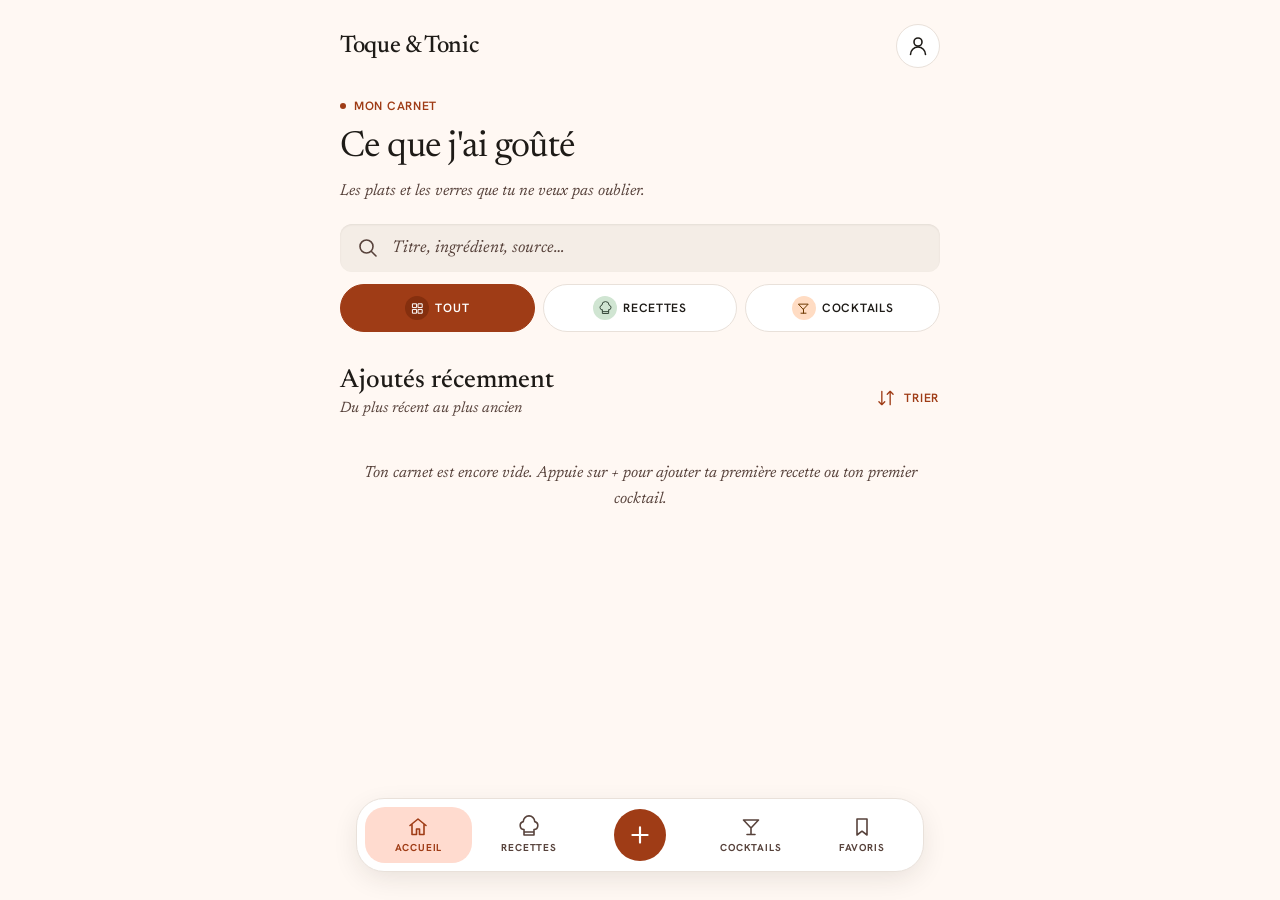
==== index.html @ 723e41e5 "Refonte DA, étape 6 : mode Cuisine avec progression, minuteur et écran allumé (v1.8) Co-Authored-By:" ====
<!DOCTYPE html>
<html lang="fr">
<head>
  <meta charset="UTF-8">
  <!-- Adapte l'affichage à la largeur de l'écran du téléphone -->
  <meta name="viewport" content="width=device-width, initial-scale=1, viewport-fit=cover">
  <title>Toque&amp;Tonic</title>

  <!-- Réglages pour l'iPhone quand l'app est ajoutée à l'écran d'accueil -->
  <meta name="apple-mobile-web-app-capable" content="yes">
  <meta name="apple-mobile-web-app-status-bar-style" content="default">
  <meta name="apple-mobile-web-app-title" content="Toque&amp;Tonic">
  <link rel="apple-touch-icon" href="icons/icone-180.png">
  <!-- Petite icône de l'onglet du navigateur -->
  <link rel="icon" type="image/png" sizes="32x32" href="icons/icone-32.png">

  <!-- Le "manifeste" décrit l'app (nom, icônes, couleurs) -->
  <link rel="manifest" href="manifest.json">
  <meta name="theme-color" content="#FFF8F3">

  <!-- Couleurs, polices, tailles : theme.css, chargé en premier -->
  <link rel="stylesheet" href="theme.css">
  <!-- Briques de base : boutons, badges, cartes, recherche, barre d'onglets -->
  <link rel="stylesheet" href="composants.css">
  <link rel="stylesheet" href="style.css">
</head>
<body>
  <main class="place-tabbar">
    <!-- En-tête : nom de l'app à gauche, bouton profil (ouvre les Réglages) à droite -->
    <header class="entete">
      <p class="entete-marque">Toque &amp; Tonic</p>
      <button type="button" id="bouton-reglages" class="btn-icone" aria-label="Profil et réglages">
        <svg data-icone="profil"></svg>
      </button>
    </header>

    <!-- Page d'accueil : « Mon carnet » -->
    <section id="page-accueil">
      <p class="surtitre">Mon carnet</p>
      <h1 class="t-ecran accueil-titre">Ce que j'ai goûté</h1>
      <p class="t-italique accueil-sous-titre">Les plats et les verres que tu ne veux pas oublier.</p>

      <!-- Recherche : titre, ingrédient ou source -->
      <label class="recherche accueil-recherche">
        <svg data-icone="recherche"></svg>
        <input id="champ-recherche" type="search" enterkeyhint="search" autocomplete="off"
               autocorrect="off" spellcheck="false" aria-label="Rechercher dans le carnet"
               placeholder="Titre, ingrédient, source…">
      </label>

      <!-- 3 filtres ; aria-pressed indique celui qui est choisi -->
      <div class="filtres" role="group" aria-label="Afficher">
        <button type="button" class="filtre filtre-tout" data-filtre="tout" aria-pressed="true">
          <span class="filtre-pastille"><svg data-icone="grille"></svg></span>Tout
        </button>
        <button type="button" class="filtre filtre-recette" data-filtre="recette" aria-pressed="false">
          <span class="filtre-pastille"><svg data-icone="toque"></svg></span>Recettes
        </button>
        <button type="button" class="filtre filtre-cocktail" data-filtre="cocktail" aria-pressed="false">
          <span class="filtre-pastille"><svg data-icone="coupe"></svg></span>Cocktails
        </button>
      </div>

      <div class="section-entete">
        <div>
          <h2 class="t-section">Ajoutés récemment</h2>
          <p id="texte-tri" class="t-italique section-sous-titre">Du plus récent au plus ancien</p>
        </div>
        <!-- Trier : chaque appui passe à l'ordre suivant -->
        <button type="button" id="bouton-trier" class="btn btn-texte" aria-describedby="texte-tri">
          <svg data-icone="trier"></svg>Trier
        </button>
      </div>
      <ul id="liste-recents" class="liste-cartes"></ul>
      <p id="recents-vide" class="t-italique liste-vide" hidden></p>
    </section>

    <!-- Page d'une liste : Recettes, Cocktails ou Favoris -->
    <section id="page-categorie" hidden>
      <h1 id="titre-categorie" class="t-ecran"></h1>
      <p id="compte-categorie" class="t-italique compte-categorie"></p>
      <ul id="liste" class="liste-cartes"></ul>
      <p id="message-vide" class="t-italique liste-vide" hidden></p>

    </section>
  </main>

  <!-- Barre d'onglets flottante, sur toutes les pages :
       Accueil, Recettes | bouton + | Cocktails, Favoris.
       data-page : la page ouverte par l'onglet (voir allerA dans app.js) -->
  <nav class="tabbar" aria-label="Navigation">
    <button type="button" class="tabbar-onglet" data-page="accueil"><svg data-icone="maison"></svg>Accueil</button>
    <button type="button" class="tabbar-onglet" data-page="recette"><svg data-icone="toque"></svg>Recettes</button>
    <!-- Accueil et Favoris : ouvre le choix Recette / Cocktail.
         Recettes ou Cocktails : ouvre directement la saisie de ce type -->
    <button type="button" id="bouton-ajouter" class="tabbar-plus" aria-label="Ajouter une recette ou un cocktail">
      <svg data-icone="plus"></svg>
    </button>
    <button type="button" class="tabbar-onglet" data-page="cocktail"><svg data-icone="coupe"></svg>Cocktails</button>
    <button type="button" class="tabbar-onglet" data-page="favoris"><svg data-icone="signet"></svg>Favoris</button>
  </nav>

  <!-- Panneau Réglages : descend du haut, sur un voile sombre.
       <dialog> est une balise HTML pour les fenêtres par-dessus la page. -->
  <dialog id="panneau-reglages" class="panneau panneau-haut" aria-labelledby="reglages-titre">
    <div class="panneau-contenu">
      <div class="panneau-entete">
        <button type="button" id="reglages-retour" class="bouton-rond" aria-label="Retour" hidden>
          <svg viewBox="0 0 24 24" class="icone-svg" aria-hidden="true"><path d="M15 5l-7 7 7 7"/></svg>
        </button>
        <!-- Titre, avec le numéro de version de l'app juste en dessous -->
        <div class="reglages-titres">
          <h2 id="reglages-titre">Réglages</h2>
          <span id="version" class="version"></span>
        </div>
        <button type="button" id="reglages-fermer" class="bouton-rond" aria-label="Fermer">
          <svg viewBox="0 0 24 24" class="icone-svg" aria-hidden="true"><path d="M6 6l12 12M18 6L6 18"/></svg>
        </button>
      </div>

      <!-- Menu : une ligne par rubrique -->
      <div id="vue-menu">
        <!-- Prénom : caché depuis la v1.5 (l'accueil n'affiche plus « Bonjour … ») ;
             le code et la valeur enregistrée sont gardés -->
        <button type="button" class="ligne-reglage" data-vue="prenom" hidden>
          <!-- Silhouette -->
          <span class="ligne-icone"><svg viewBox="0 0 24 24" class="icone-svg" aria-hidden="true"><circle cx="12" cy="8" r="4"/><path d="M4.5 20.5a7.5 7.5 0 0 1 15 0"/></svg></span>
          <span class="ligne-textes">
            <span class="ligne-titre">Prénom</span>
            <span class="ligne-sous-titre">Affiché sur l'accueil (« Bonjour … »)</span>
          </span>
          <svg viewBox="0 0 24 24" class="icone-svg chevron" aria-hidden="true"><path d="M9 5l7 7-7 7"/></svg>
        </button>
        <!-- Notes : ouvre la page Notes (pas une vue du panneau), nombre de notes à faire -->
        <button type="button" id="ligne-notes" class="ligne-reglage">
          <!-- Bloc-notes -->
          <span class="ligne-icone"><svg viewBox="0 0 24 24" class="icone-svg" aria-hidden="true"><path d="M7 3h10a2 2 0 0 1 2 2v14a2 2 0 0 1-2 2H7a2 2 0 0 1-2-2V5a2 2 0 0 1 2-2z M9 8h6 M9 12h6 M9 16h3"/></svg></span>
          <span class="ligne-textes"><span class="ligne-titre">Notes</span></span>
          <span id="badge-notes" class="badge" aria-label="notes à faire">0</span>
          <svg viewBox="0 0 24 24" class="icone-svg chevron" aria-hidden="true"><path d="M9 5l7 7-7 7"/></svg>
        </button>
        <button type="button" class="ligne-reglage" data-vue="sauvegarde">
          <span class="ligne-icone"><svg viewBox="0 0 24 24" class="icone-svg" aria-hidden="true"><path d="M12 4v11M7 10l5 5 5-5M5 20h14"/></svg></span>
          <span class="ligne-textes">
            <span class="ligne-titre">Sauvegarde</span>
            <span class="ligne-sous-titre">Exporter ou importer ma liste</span>
          </span>
          <svg viewBox="0 0 24 24" class="icone-svg chevron" aria-hidden="true"><path d="M9 5l7 7-7 7"/></svg>
        </button>
        <button type="button" class="ligne-reglage" data-vue="relais">
          <span class="ligne-icone"><svg viewBox="0 0 24 24" class="icone-svg" aria-hidden="true"><path d="M10 14a4 4 0 0 0 5.7 0l3-3a4 4 0 0 0-5.7-5.7l-1.2 1.2 M14 10a4 4 0 0 0-5.7 0l-3 3a4 4 0 0 0 5.7 5.7l1.2-1.2"/></svg></span>
          <span class="ligne-textes">
            <span class="ligne-titre">Relais</span>
            <span class="ligne-sous-titre">Import de recettes depuis un lien</span>
          </span>
          <svg viewBox="0 0 24 24" class="icone-svg chevron" aria-hidden="true"><path d="M9 5l7 7-7 7"/></svg>
        </button>
        <button type="button" class="ligne-reglage" data-vue="gemini">
          <!-- Étincelles -->
          <span class="ligne-icone"><svg viewBox="0 0 24 24" class="icone-svg" aria-hidden="true"><path d="M10 3l1.8 5.2L17 10l-5.2 1.8L10 17l-1.8-5.2L3 10l5.2-1.8z M18 14l.9 2.1L21 17l-2.1.9L18 20l-.9-2.1L15 17l2.1-.9z"/></svg></span>
          <span class="ligne-textes">
            <span class="ligne-titre">IA (Gemini)</span>
            <span class="ligne-sous-titre">Clé et modèle pour l'ajout par photos et texte</span>
          </span>
          <svg viewBox="0 0 24 24" class="icone-svg chevron" aria-hidden="true"><path d="M9 5l7 7-7 7"/></svg>
        </button>
      </div>

      <!-- Prénom : gardé sur cet appareil, affiché sous « Bonjour » -->
      <div id="vue-prenom" hidden>
        <form id="formulaire-prenom" class="sauvegarde">
          <p class="aide">
            Le prénom affiché en haut de l'accueil, sous « Bonjour ».
            Il est gardé dans la mémoire de cet appareil : à changer sur
            chaque appareil (PC, iPhone).
          </p>
          <label for="champ-prenom" class="etiquette">Prénom</label>
          <input id="champ-prenom" class="champ-reglage" type="text" maxlength="30"
                 autocomplete="given-name" autocapitalize="words" spellcheck="false">
          <div class="boutons-sauvegarde">
            <button type="submit">Enregistrer</button>
            <button type="button" id="bouton-effacer-prenom">Remettre « Womack »</button>
          </div>
          <p id="message-prenom" class="message" role="status" hidden></p>
        </form>
      </div>

      <!-- Sauvegarde : exporter / importer toute la liste -->
      <div id="vue-sauvegarde" class="sauvegarde" hidden>
        <p class="aide">
          Exporter crée un fichier avec toutes tes fiches (recettes, cocktails, photos) et tes notes.
          Importer remplace toutes les fiches par celles d'un fichier exporté
          (de Toque&amp;Tonic, ou de Wodo : seuls ses recettes, cocktails et notes sont repris).
        </p>
        <div class="boutons-sauvegarde">
          <button type="button" id="bouton-exporter">Exporter</button>
          <button type="button" id="bouton-importer">Importer</button>
        </div>
        <!-- Sélecteur de fichier caché : le bouton "Importer" l'ouvre -->
        <input type="file" id="champ-fichier" accept=".json,application/json" hidden>
        <!-- Message de réussite ou d'erreur -->
        <p id="message-sauvegarde" class="message" role="status" hidden></p>
      </div>

      <!-- Relais Cloudflare (import de recettes) : adresse gardée sur cet appareil -->
      <div id="vue-relais" hidden>
        <form id="formulaire-relais" class="sauvegarde">
          <p class="aide">
            Adresse du relais qui permet d'importer une recette ou un cocktail
            depuis un lien (le même relais que Wodo ; mode d'emploi dans le projet
            Wodo : relais/LISEZMOI-RELAIS.md). Elle est gardée uniquement dans la mémoire
            de cet appareil : jamais envoyée sur GitHub, jamais mise dans les exports.
          </p>
          <p id="etat-relais" class="aide"></p>
          <label for="champ-relais" class="etiquette">Adresse du relais</label>
          <input id="champ-relais" class="champ-reglage" type="url" inputmode="url" autocomplete="off"
                 autocorrect="off" autocapitalize="off" spellcheck="false"
                 placeholder="https://mes-listes-relais.….workers.dev">
          <div class="boutons-sauvegarde">
            <button type="submit">Enregistrer</button>
            <button type="button" id="bouton-effacer-relais">Effacer</button>
          </div>
          <p id="message-relais" class="message" role="status" hidden></p>
        </form>
      </div>

      <!-- IA (Gemini) : clé (jamais réaffichée) et modèle, gardés sur cet appareil -->
      <div id="vue-gemini" hidden>
        <form id="formulaire-gemini" class="sauvegarde" novalidate>
          <p class="aide">
            Clé API Gemini, pour créer une recette ou un cocktail à partir de
            photos et de texte (à créer sur aistudio.google.com, « Get API key »).
            Elle est gardée uniquement dans la mémoire de cet appareil : jamais
            envoyée sur GitHub, jamais mise dans les exports, jamais réaffichée.
          </p>
          <p id="etat-gemini" class="aide"></p>
          <label for="champ-cle-gemini" class="etiquette">Clé Gemini</label>
          <input id="champ-cle-gemini" class="champ-reglage" type="password" autocomplete="off"
                 autocorrect="off" autocapitalize="off" spellcheck="false" placeholder="Colle ta clé Gemini ici">
          <label for="champ-modele-gemini" class="etiquette">Modèle Gemini</label>
          <input id="champ-modele-gemini" class="champ-reglage" type="text" autocomplete="off"
                 autocorrect="off" autocapitalize="off" spellcheck="false">
          <p id="aide-modele-gemini" class="aide"></p>
          <div class="boutons-sauvegarde">
            <button type="submit" id="bouton-enregistrer-gemini">Enregistrer</button>
            <button type="button" id="bouton-effacer-gemini">Effacer la clé</button>
          </div>
          <p id="message-gemini" class="message" role="status" hidden></p>
        </form>
      </div>
    </div>
  </dialog>

  <!-- Panneau d'actions : monte du bas quand on touche une carte -->
  <dialog id="panneau-actions" class="panneau panneau-bas" aria-labelledby="actions-titre">
    <div class="panneau-contenu">
      <h2 id="actions-titre"></h2>
      <!-- Note d'une recette (s'il y en a une) -->
      <p id="actions-note" class="actions-note" hidden></p>
      <div id="actions-boutons" class="boutons-actions">
        <a id="actions-lien" class="bouton-action" target="_blank" rel="noopener" hidden>Ouvrir le lien ↗</a>
        <button type="button" id="actions-modifier" class="bouton-action">Modifier</button>
        <button type="button" id="actions-supprimer" class="bouton-action supprimer">Supprimer</button>
        <button type="button" id="actions-annuler" class="bouton-action secondaire">Annuler</button>
      </div>
      <!-- Modification : le titre et le type se changent ici -->
      <form id="actions-edition" class="edition" hidden>
        <label for="edition-titre" class="etiquette">Titre</label>
        <input id="edition-titre" type="text" required>
        <label for="edition-type" class="etiquette">Type</label>
        <select id="edition-type"></select>
        <!-- Recette et cocktail seulement : lien, note et contenu de la fiche -->
        <div id="edition-recette" class="edition-recette" hidden>
          <label for="edition-lien" class="etiquette">Lien (facultatif)</label>
          <input id="edition-lien" type="url" inputmode="url" autocomplete="off"
                 autocorrect="off" autocapitalize="off" spellcheck="false" placeholder="https://…">
          <label for="edition-note" class="etiquette">Note (facultatif)</label>
          <textarea id="edition-note" rows="3" maxlength="1000"></textarea>

          <div class="edition-colonnes">
            <div class="edition-champ">
              <label for="edition-portions" class="etiquette">Portions</label>
              <input id="edition-portions" type="number" inputmode="numeric" min="1" max="100" placeholder="4">
            </div>
            <div class="edition-champ">
              <label for="edition-preparation" class="etiquette">Préparation (min)</label>
              <input id="edition-preparation" type="number" inputmode="numeric" min="1" max="10000">
            </div>
            <!-- Recette : cuisson -->
            <div id="edition-champ-cuisson" class="edition-champ">
              <label for="edition-cuisson" class="etiquette">Cuisson (min)</label>
              <input id="edition-cuisson" type="number" inputmode="numeric" min="1" max="10000">
            </div>
          </div>
          <!-- Cocktail : verre, méthode, alcool de base (avec suggestions) -->
          <div id="edition-champs-cocktail" class="edition-recette">
            <label for="edition-verre" class="etiquette">Verre</label>
            <input id="edition-verre" type="text" maxlength="100" list="suggestions-verres" placeholder="Tumbler, coupe…">
            <label for="edition-methode" class="etiquette">Méthode</label>
            <input id="edition-methode" type="text" maxlength="100" list="suggestions-methodes" placeholder="Shaker, direct dans le verre…">
            <label for="edition-alcool" class="etiquette">Alcool de base</label>
            <input id="edition-alcool" type="text" maxlength="100" placeholder="Rhum, gin, vodka…">
            <datalist id="suggestions-verres">
              <option value="Tumbler"></option><option value="Old fashioned"></option>
              <option value="Highball"></option><option value="Coupe"></option>
              <option value="Verre à martini"></option><option value="Flûte"></option>
              <option value="Verre à vin"></option><option value="Mug en cuivre"></option>
            </datalist>
            <datalist id="suggestions-methodes">
              <option value="Shaker"></option><option value="Direct dans le verre"></option>
              <option value="Verre à mélange"></option><option value="Blender"></option>
            </datalist>
          </div>
          <label for="edition-ingredients" class="etiquette">Ingrédients (un par ligne)</label>
          <textarea id="edition-ingredients" rows="5" placeholder="200 g de farine&#10;3 œufs"></textarea>
          <label for="edition-etapes" class="etiquette">Étapes (une par ligne ; « # Titre » pour une partie)</label>
          <textarea id="edition-etapes" rows="6" placeholder="# La pâte&#10;Mélanger la farine et les œufs.&#10;Laisser reposer 1 h."></textarea>
        </div>
        <p id="edition-erreur" class="message erreur" role="status" hidden></p>
        <div class="boutons-actions">
          <button type="submit" class="bouton-action principal">Enregistrer</button>
          <button type="button" id="edition-annuler" class="bouton-action secondaire">Annuler</button>
          <!-- Supprimer (déplacé ici depuis la fiche, v1.7) : 2 appuis -->
          <button type="button" id="edition-supprimer" class="bouton-action supprimer">Supprimer la fiche</button>
        </div>
      </form>
    </div>
  </dialog>

  <!-- Page de fiche (recette, cocktail) : s'ouvre quand on touche la carte.
       Tout le texte est mis par app.js avec textContent (aucun HTML importé). -->
  <dialog id="fiche" class="fiche-page" aria-labelledby="fiche-titre">
    <div class="fiche-contenu" tabindex="-1" autofocus>
      <!-- En-tête : retour, « Recette », modifier et favori -->
      <div class="fiche-barre">
        <button type="button" id="fiche-retour" class="btn-icone" aria-label="Retour">
          <svg data-icone="retour"></svg>
        </button>
        <p id="fiche-barre-titre" class="t-libelle fiche-barre-titre">Recette</p>
        <button type="button" id="fiche-modifier" class="btn-icone" aria-label="Modifier la fiche">
          <svg data-icone="crayon"></svg>
        </button>
        <button type="button" id="fiche-favori" class="btn-icone" aria-pressed="false" aria-label="Favori">
          <svg data-icone="signet"></svg>
        </button>
      </div>

      <!-- Badge, « MON CARNET · N° 3 », titre -->
      <header class="fiche-tete">
        <div id="fiche-badges" class="fiche-badges"></div>
        <p id="fiche-numero-carnet" class="surtitre"></p>
        <h2 id="fiche-titre" class="t-ecran"></h2>
      </header>

      <!-- Grand emplacement photo (300 px) : photos qui défilent, ou cadre
           pointillé pour en ajouter une -->
      <div class="fiche-photo-zone">
        <div id="fiche-photos" class="fiche-photos" hidden></div>
        <div id="fiche-points" class="fiche-points" aria-hidden="true" hidden></div>
        <div id="fiche-photo-vide" class="cadre-pointille fiche-photo-vide" hidden>
          <svg data-icone="appareil"></svg>
          <button type="button" id="fiche-ajouter-photo" class="btn btn-secondaire">Ajouter une photo</button>
          <p class="t-italique">Ton assiette, la carte du resto ou une capture</p>
        </div>
      </div>
      <!-- Photo de la fiche : changer (sans IA) ou retirer -->
      <div id="fiche-boutons-photo" class="fiche-boutons-photo" hidden>
        <button type="button" id="fiche-changer-photo" class="btn btn-texte">Changer la photo</button>
        <button type="button" id="fiche-retirer-photo" class="btn btn-texte" hidden>Retirer la photo</button>
      </div>
      <input type="file" id="fiche-fichier-photo" accept="image/*" hidden>
      <p id="fiche-message-photo" class="message erreur" role="status" hidden></p>

      <!-- 4 métadonnées (icônes ambre) : préparation, cuisson, portions, niveau -->
      <ul id="fiche-infos" class="fiche-infos"></ul>

      <!-- Portions : − / + recalcule les quantités (rien n'est enregistré) -->
      <section id="fiche-bloc-portions" class="fiche-portions" aria-label="Portions" hidden>
        <div class="fiche-portions-textes">
          <p class="t-libelle">Portions</p>
          <p id="portions-inconnues" class="t-italique fiche-portions-aide" hidden>
            Portions d'origine inconnues : quantités comptées pour 4.
          </p>
          <button type="button" id="portions-retablir" class="fiche-portions-retablir" hidden></button>
        </div>
        <div class="selecteur">
          <button type="button" id="portions-moins" class="btn-icone" aria-label="Une personne de moins">
            <svg data-icone="moins"></svg>
          </button>
          <p id="portions-texte" class="t-quantite selecteur-valeur" aria-live="polite"></p>
          <button type="button" id="portions-plus" class="btn-icone" aria-label="Une personne de plus">
            <svg data-icone="plus"></svg>
          </button>
        </div>
      </section>

      <!-- Ingrédients : une carte par ligne, à cocher ; « 2 SUR 8 PRÊTS » -->
      <section id="fiche-bloc-ingredients" class="fiche-bloc" aria-labelledby="fiche-titre-ingredients" hidden>
        <div class="fiche-bloc-entete">
          <h3 id="fiche-titre-ingredients" class="t-section">Ingrédients</h3>
          <span id="fiche-compteur" class="pilule pilule-neutre" aria-live="polite"></span>
        </div>
        <ul id="fiche-ingredients" class="fiche-ingredients"></ul>
      </section>

      <!-- Étapes : blocs numérotés ; « # Titre » = titre de partie -->
      <section id="fiche-bloc-etapes" class="fiche-bloc" aria-labelledby="fiche-titre-etapes" hidden>
        <h3 id="fiche-titre-etapes" class="t-section">Étapes</h3>
        <ol id="fiche-etapes" class="fiche-etapes"></ol>
      </section>

      <p id="fiche-vide" class="t-italique liste-vide" hidden>
        Pas encore d'ingrédients ni d'étapes. Touche le crayon pour les ajouter.
      </p>

      <!-- Mes notes -->
      <section class="fiche-encart" aria-labelledby="fiche-titre-notes">
        <h3 id="fiche-titre-notes" class="t-libelle fiche-encart-titre">Mes notes</h3>
        <p id="fiche-note" class="t-italique fiche-note"></p>
      </section>

      <!-- D'où ça vient : la source (texte et lien) -->
      <section id="fiche-bloc-source" class="fiche-encart fiche-source-bloc" aria-labelledby="fiche-titre-source" hidden>
        <h3 id="fiche-titre-source" class="t-libelle fiche-encart-titre">D'où ça vient</h3>
        <p id="fiche-source-texte" class="fiche-source-texte"></p>
        <a id="fiche-source" class="btn btn-texte fiche-source-lien" target="_blank" rel="noopener" hidden>
          <svg data-icone="ouvrir"></svg>Ouvrir la source
        </a>
      </section>

      <!-- Bouton fixé en bas de l'écran -->
      <div id="fiche-bas" class="fiche-bas" hidden>
        <button type="button" id="fiche-mode-cuisine" class="btn btn-principal btn-bloc btn-grand">
          Lancer le mode cuisine
        </button>
      </div>
    </div>
  </dialog>

  <!-- Mode Cuisine : une étape à la fois, par-dessus la fiche.
       Rempli par app.js (textContent). L'écran reste allumé si l'appareil
       le permet (Wake Lock). -->
  <dialog id="mode-cuisine" class="fiche-page mode-cuisine" aria-labelledby="cuisine-titre">
    <div class="fiche-contenu cuisine-contenu" tabindex="-1" autofocus>
      <div class="cuisine-barre">
        <button type="button" id="cuisine-fermer" class="btn-icone" aria-label="Quitter le mode cuisine">
          <svg data-icone="fermer"></svg>
        </button>
        <p id="cuisine-titre" class="t-libelle cuisine-titre-recette"></p>
        <span class="cuisine-barre-place" aria-hidden="true"></span>
      </div>

      <!-- Progression : « ÉTAPE 4 SUR 6 » et une barre en segments -->
      <p id="cuisine-progression" class="t-libelle cuisine-progression" aria-live="polite"></p>
      <div id="cuisine-segments" class="cuisine-segments" aria-hidden="true"></div>

      <!-- L'étape : grand numéro et texte -->
      <article class="carte-papier cuisine-carte">
        <p id="cuisine-partie" class="surtitre" hidden></p>
        <p id="cuisine-numero" class="cuisine-numero" aria-hidden="true"></p>
        <p id="cuisine-texte" class="cuisine-texte"></p>

        <!-- Minuteur circulaire ambre : seulement si l'étape a une durée -->
        <div id="cuisine-minuteur" class="cuisine-minuteur" hidden>
          <div class="minuteur-cercle">
            <svg viewBox="0 0 120 120" aria-hidden="true">
              <circle class="minuteur-piste" cx="60" cy="60" r="52"></circle>
              <circle id="minuteur-arc" class="minuteur-arc" cx="60" cy="60" r="52"></circle>
            </svg>
            <p id="minuteur-temps" class="minuteur-temps" role="timer" aria-live="off"></p>
          </div>
          <div class="minuteur-boutons">
            <button type="button" id="minuteur-lancer" class="btn btn-minuteur">Lancer</button>
            <button type="button" id="minuteur-remettre" class="btn btn-texte" hidden>Remettre à zéro</button>
          </div>
          <p id="minuteur-annonce" class="visuellement-cache" aria-live="assertive"></p>
        </div>
      </article>

      <!-- Précédent (contour sauge) / Suivant (terracotta) -->
      <div class="cuisine-boutons">
        <button type="button" id="cuisine-precedent" class="btn btn-secondaire btn-grand">
          <svg data-icone="retour"></svg>Précédent
        </button>
        <button type="button" id="cuisine-suivant" class="btn btn-principal btn-grand"></button>
      </div>
    </div>
  </dialog>

  <!-- Page Notes (Réglages → Notes) : liste simple à cocher, façon Rappels.
       Le texte des notes est mis par notes.js dans des champs (aucun HTML). -->
  <dialog id="page-notes" class="fiche-page page-notes" aria-labelledby="notes-titre">
    <div class="fiche-contenu notes-contenu" tabindex="-1" autofocus>
      <div class="notes-barre">
        <button type="button" id="notes-retour" class="bouton-verre-rond" aria-label="Retour aux réglages">
          <svg viewBox="0 0 24 24" class="icone-svg" aria-hidden="true"><path d="M15 5l-7 7 7 7"/></svg>
        </button>
        <button type="button" id="notes-menu-bouton" class="bouton-verre-rond" aria-label="Plus d'options"
                aria-haspopup="true" aria-expanded="false" aria-controls="notes-menu">
          <svg viewBox="0 0 24 24" class="icone-svg icone-plein" aria-hidden="true"><circle cx="5.5" cy="12" r="1.6"/><circle cx="12" cy="12" r="1.6"/><circle cx="18.5" cy="12" r="1.6"/></svg>
        </button>
        <div id="notes-menu" class="notes-menu verre-flou" hidden>
          <button type="button" id="notes-copier">Copier les notes à faire</button>
          <button type="button" id="notes-supprimer-faites" class="notes-menu-rouge">Supprimer les notes terminées</button>
        </div>
      </div>
      <h2 id="notes-titre" class="notes-titre">Notes</h2>
      <p id="notes-annonce" class="notes-annonce" role="status" hidden></p>

      <!-- À faire (les plus récentes en bas), puis la ligne d'ajout -->
      <ul id="notes-liste" class="notes-liste" aria-label="Notes à faire"></ul>
      <div id="notes-ligne-ajout" class="note note-ajout">
        <div class="note-glisse">
          <span class="note-cercle note-cercle-ajout" aria-hidden="true"></span>
          <textarea id="notes-nouvelle" class="note-texte" rows="1" maxlength="1000"
                    enterkeyhint="next" autocomplete="off" autocorrect="on" autocapitalize="sentences"
                    aria-label="Nouvelle note" placeholder="Nouvelle note"></textarea>
        </div>
      </div>
      <p id="notes-vide" class="notes-vide" hidden>Aucune note pour l'instant. Touchez « Nouvelle note » pour noter une idée.</p>

      <!-- Terminées (N) : repliée par défaut -->
      <section id="notes-bloc-faites" class="notes-bloc-faites" hidden>
        <button type="button" id="notes-bascule-faites" class="notes-bascule" aria-expanded="false" aria-controls="notes-faites">
          <span id="notes-bascule-texte">Terminées (0)</span>
          <svg viewBox="0 0 24 24" class="icone-svg notes-chevron" aria-hidden="true"><path d="M9 5l7 7-7 7"/></svg>
        </button>
        <ul id="notes-faites" class="notes-liste notes-liste-faites" aria-label="Notes terminées" hidden></ul>
      </section>
    </div>
  </dialog>

  <!-- Ajout avec l'IA (Gemini) : photos et / ou texte → brouillon → Enregistrer.
       Rien n'est envoyé sans un appui sur « Analyser » ou « Revérifier » ;
       rien n'est enregistré sans un appui sur « Enregistrer ».
       Tout le texte est mis par app.js avec textContent ou dans des champs. -->
  <dialog id="page-ia" class="fiche-page page-ia" aria-labelledby="ia-titre">
    <div class="fiche-contenu" tabindex="-1" autofocus>
      <div class="fiche-haut ia-haut">
        <button type="button" id="ia-fermer" class="bouton-rond fiche-retour" aria-label="Fermer">
          <svg viewBox="0 0 24 24" class="icone-svg" aria-hidden="true"><path d="M6 6l12 12M18 6L6 18"/></svg>
        </button>
        <h2 id="ia-titre" class="ia-titre verre">Recette : photos et texte</h2>
      </div>

      <!-- Étape 1 : photos, texte, lien -->
      <section id="ia-saisie">
        <div class="fiche-bloc verre">
          <h3>Photos <span id="ia-compte" class="ia-compte"></span></h3>
          <ul id="ia-miniatures" class="ia-miniatures"></ul>
          <button type="button" id="ia-ajouter-photo" class="bouton-contour">+ Ajouter une photo</button>
          <input type="file" id="ia-fichiers" accept="image/*" multiple hidden>
          <p id="ia-message-photos" class="message erreur" role="status" hidden></p>
        </div>
        <!-- Photo de la fiche (vignette) : facultative, JAMAIS envoyée à l'IA -->
        <div class="fiche-bloc verre">
          <h3>Photo de la fiche <span class="ia-compte">facultatif</span></h3>
          <p class="aide ia-aide-vignette">Elle devient l'image de la fiche. Elle n'est pas envoyée à l'IA.</p>
          <div id="ia-vignette" class="ia-miniature ia-vignette" hidden>
            <img id="ia-vignette-image" alt="Photo de la fiche">
            <button type="button" id="ia-vignette-retirer" class="ia-retirer" aria-label="Retirer la photo de la fiche">✕</button>
          </div>
          <button type="button" id="ia-vignette-choisir" class="bouton-contour">+ Choisir la photo de la fiche</button>
          <input type="file" id="ia-vignette-fichier" accept="image/*" hidden>
          <p id="ia-message-vignette" class="message erreur" role="status" hidden></p>
        </div>
        <div class="fiche-bloc verre ia-champs">
          <h3><label for="ia-texte">Texte</label></h3>
          <textarea id="ia-texte" rows="6" maxlength="20000" autocapitalize="sentences"
                    placeholder="Collez ici une légende de vidéo, un texte copié d'une page…"></textarea>
          <label for="ia-lien" class="etiquette">Lien source (facultatif)</label>
          <input id="ia-lien" type="url" inputmode="url" autocomplete="off" autocorrect="off"
                 autocapitalize="off" spellcheck="false" placeholder="https://…">
        </div>
        <p class="ia-avis">Les photos et le texte sont envoyés à Google (Gemini) pour être analysés.</p>
        <button type="button" id="ia-analyser" class="bouton-action principal ia-gros" disabled>
          Analyser avec l'IA
        </button>
        <p id="ia-message" class="message erreur" role="status" hidden></p>
      </section>

      <!-- Pendant l'appel à Gemini : roue qui tourne et « Annuler » -->
      <div id="ia-chargement" class="ia-chargement verre" role="status" hidden>
        <span class="ia-roue" aria-hidden="true"></span>
        <p id="ia-chargement-texte">Analyse en cours…</p>
        <button type="button" id="ia-annuler" class="bouton-action secondaire">Annuler</button>
      </div>

      <!-- Étape 2 : brouillon modifiable -->
      <form id="ia-brouillon" class="edition ia-brouillon" novalidate hidden>
        <div id="ia-avertissements" class="ia-avertissements" role="status" hidden>
          <strong>À vérifier</strong>
          <ul id="ia-liste-avertissements"></ul>
        </div>
        <p class="aide ia-aide-brouillon">Brouillon : rien n'est enregistré tant que vous n'avez pas touché « Enregistrer ».</p>

        <div class="fiche-bloc verre edition-recette">
          <label for="ia-b-titre" class="etiquette">Titre</label>
          <input id="ia-b-titre" type="text" maxlength="200" autocapitalize="sentences">
          <label for="ia-b-type" class="etiquette">Type</label>
          <select id="ia-b-type">
            <option value="recette">Recette</option>
            <option value="cocktail">Cocktail</option>
          </select>
          <div class="edition-colonnes">
            <div class="edition-champ">
              <label for="ia-b-portions" class="etiquette">Portions</label>
              <input id="ia-b-portions" type="number" inputmode="numeric" min="1" max="100">
            </div>
            <div class="edition-champ">
              <label for="ia-b-preparation" class="etiquette">Préparation (min)</label>
              <input id="ia-b-preparation" type="number" inputmode="numeric" min="1" max="10000">
            </div>
            <div id="ia-b-champ-cuisson" class="edition-champ">
              <label for="ia-b-cuisson" class="etiquette">Cuisson (min)</label>
              <input id="ia-b-cuisson" type="number" inputmode="numeric" min="1" max="10000">
            </div>
          </div>
          <div id="ia-b-cocktail" class="edition-recette">
            <label for="ia-b-verre" class="etiquette">Verre</label>
            <input id="ia-b-verre" type="text" maxlength="100" list="suggestions-verres" placeholder="Tumbler, coupe…">
            <label for="ia-b-methode" class="etiquette">Méthode</label>
            <input id="ia-b-methode" type="text" maxlength="100" list="suggestions-methodes" placeholder="Shaker, direct dans le verre…">
            <label for="ia-b-alcool" class="etiquette">Alcool de base</label>
            <input id="ia-b-alcool" type="text" maxlength="100" placeholder="Rhum, gin, vodka…">
          </div>
        </div>

        <div class="fiche-bloc verre edition-recette">
          <label for="ia-b-ingredients" class="etiquette">Ingrédients (un par ligne)</label>
          <textarea id="ia-b-ingredients" rows="7"></textarea>
          <label for="ia-b-etapes" class="etiquette">Étapes (une par ligne ; « # Titre » pour une partie)</label>
          <textarea id="ia-b-etapes" rows="8"></textarea>
          <label for="ia-b-note" class="etiquette">Note (facultatif)</label>
          <textarea id="ia-b-note" rows="3" maxlength="1000"></textarea>
          <label for="ia-b-lien" class="etiquette">Lien source (facultatif)</label>
          <input id="ia-b-lien" type="url" inputmode="url" autocomplete="off" autocorrect="off"
                 autocapitalize="off" spellcheck="false" placeholder="https://…">
        </div>

        <!-- Garder une photo : décoché par défaut ; sinon aucune photo n'est gardée -->
        <div id="ia-bloc-photo" class="fiche-bloc verre">
          <!-- Photo de la fiche choisie à l'étape 1 : elle remplace la case -->
          <div id="ia-rappel-vignette" class="ia-rappel-vignette" hidden>
            <img id="ia-rappel-vignette-image" alt="">
            <span>Photo de la fiche : celle que vous avez choisie (non envoyée à l'IA).</span>
          </div>
          <label id="ia-case-garder" class="ia-case">
            <input type="checkbox" id="ia-garder-photo">
            <span>Garder une photo comme image de la fiche</span>
          </label>
          <div id="ia-choix-photo" class="ia-choix-photo" role="radiogroup" aria-label="Photo à garder" hidden></div>
        </div>

        <p id="ia-message-brouillon" class="message" role="status" hidden></p>
        <div class="boutons-actions ia-boutons">
          <button type="submit" class="bouton-action principal">Enregistrer</button>
          <button type="button" id="ia-reverifier" class="bouton-contour">Revérifier avec l'IA</button>
          <button type="button" id="ia-retour-saisie" class="bouton-action">Retour aux photos et au texte</button>
        </div>
      </form>
    </div>
  </dialog>

  <!-- Menu des catégories (bouton + de l'accueil) : 2 boutons ronds dans une
       carte en verre au-dessus de la barre, et une copie du bouton + qui
       pivote et devient une croix -->
  <dialog id="menu-categories" class="menu-categories" aria-label="Choisir une catégorie">
    <div class="menu-carte verre-flou" tabindex="-1" autofocus>
      <!-- Même ordre que la barre du bas -->
      <button type="button" class="choix-menu" data-type="recette"><span class="rond-menu"></span>Recette</button>
      <button type="button" class="choix-menu" data-type="cocktail"><span class="rond-menu"></span>Cocktail</button>
    </div>
    <button type="button" id="menu-fermer" class="tabbar-plus bouton-croix" aria-label="Fermer le menu">
      <svg data-icone="plus"></svg>
    </button>
  </dialog>

  <!-- Calque de saisie : monte du bas après le choix d'une catégorie -->
  <dialog id="feuille-ajout" class="panneau feuille" aria-labelledby="ajout-titre">
    <form id="formulaire-ajout" class="feuille-contenu" novalidate>
      <!-- En-tête sur une ligne : retour au menu | icône | titre | fermer -->
      <div class="feuille-entete">
        <button type="button" id="ajout-retour" class="bouton-rond" aria-label="Retour aux catégories">
          <svg viewBox="0 0 24 24" class="icone-svg" aria-hidden="true"><path d="M15 6l-6 6 6 6"/></svg>
        </button>
        <span id="ajout-icone" class="feuille-icone"></span>
        <h2 id="ajout-titre">Ajouter une recette</h2>
        <button type="button" id="ajout-fermer" class="bouton-rond" aria-label="Fermer">
          <svg viewBox="0 0 24 24" class="icone-svg" aria-hidden="true"><path d="M6 6l12 12M18 6L6 18"/></svg>
        </button>
      </div>

      <!-- Champ de saisie ; « Ajouter » à droite pour Recette -->
      <div class="ligne-saisie">
        <input id="champ-titre" type="text" aria-labelledby="ajout-titre"
               autocomplete="off" autocorrect="off" autocapitalize="sentences" spellcheck="false"
               enterkeyhint="done" placeholder="Nom de la recette">
        <button type="button" id="ajout-direct" class="bouton-ajout-ligne" hidden>Ajouter</button>
      </div>

      <!-- Recette et cocktail seulement : lien (facultatif) et note -->
      <div id="zone-recette" class="zone-recette" hidden>
        <div class="ligne-lien">
          <input id="champ-lien" type="url" inputmode="url" aria-label="Lien de la recette (facultatif)"
                 autocomplete="off" autocorrect="off" autocapitalize="off" spellcheck="false"
                 enterkeyhint="done" placeholder="Lien (facultatif)">
        </div>
        <!-- Message sous le lien (par exemple : lien non valide) -->
        <p id="message-coller" class="aide message-coller" role="status" hidden></p>
        <!-- Importer : lit la recette de la page (via le relais) et remplit la fiche -->
        <button type="button" id="bouton-importer-lien" class="bouton-contour bouton-importer-lien">
          Importer depuis le lien
        </button>
        <p id="message-import" class="message" role="status" hidden></p>
        <!-- Photos et texte : ouvre l'écran d'analyse avec l'IA (Gemini) -->
        <button type="button" id="bouton-ouvrir-ia" class="bouton-contour bouton-ouvrir-ia">
          <svg viewBox="0 0 24 24" class="icone-svg" aria-hidden="true"><path d="M4 8h3l2-3h6l2 3h3a1 1 0 0 1 1 1v10a1 1 0 0 1-1 1H4a1 1 0 0 1-1-1V9a1 1 0 0 1 1-1z M12 17a3.5 3.5 0 1 0 0-7 3.5 3.5 0 0 0 0 7z"/></svg>
          Photos et texte (IA)
        </button>
        <textarea id="champ-note" rows="3" maxlength="1000" aria-label="Note (facultatif)"
                  autocapitalize="sentences" placeholder="Note (facultatif)"></textarea>
      </div>
    </form>
  </dialog>

  <!-- Fenêtre de confirmation avant de remplacer la liste.
       <dialog> est une balise HTML pour les fenêtres par-dessus la page. -->
  <dialog id="fenetre-import">
    <h2>Remplacer la liste ?</h2>
    <p id="texte-import"></p>
    <p id="conseil-sauvegarde">
      Conseil : sauvegarde d'abord ta liste actuelle, vérifie qu'elle est bien
      enregistrée, puis appuie sur « Remplacer ».
    </p>
    <p id="info-sauvegarde-faite" hidden>
      Sauvegarde proposée. Si elle est bien enregistrée, tu peux remplacer.
    </p>
    <div class="boutons-fenetre">
      <button type="button" id="bouton-sauver-avant">Sauvegarder ma liste actuelle</button>
      <button type="button" id="bouton-remplacer" class="danger">Remplacer</button>
      <button type="button" id="bouton-annuler-import" class="secondaire">Annuler</button>
    </div>
  </dialog>

  <script src="icones.js"></script>
  <script src="recettes.js"></script>
  <script src="ia.js"></script>
  <script src="photos.js"></script>
  <script src="app.js"></script>
  <script src="notes.js"></script>
</body>
</html>
---- theme.css ----
/* ============================================================
   theme.css : la direction artistique de Toque&Tonic
   « Warm Editorial Gastronomy » : carnet ancien, papier crème,
   encre chaude. Pas d'ombres dures, pas de dégradés.

   C'est le SEUL endroit où l'on écrit des couleurs, des polices,
   des tailles de texte, des rayons et des ombres. style.css ne fait
   qu'utiliser ces réglages avec var(--…).
   Chargé AVANT style.css (voir index.html).
   ============================================================ */

/* ---------- Polices (fichiers dans le dossier fonts, gardés hors ligne) ----------
   Newsreader : titres et texte. Hanken Grotesk : libellés, boutons, chiffres.
   Sous-ensemble « latin » : couvre le français (é, à, œ, « »…). */
@font-face {
  font-family: "Newsreader";
  font-style: normal;
  font-weight: 400 600;
  font-display: swap;
  src: url("fonts/newsreader.woff2") format("woff2");
}
@font-face {
  font-family: "Newsreader";
  font-style: italic;
  font-weight: 400 600;
  font-display: swap;
  src: url("fonts/newsreader-italique.woff2") format("woff2");
}
@font-face {
  font-family: "Hanken Grotesk";
  font-style: normal;
  font-weight: 400 700;
  font-display: swap;
  src: url("fonts/hanken-grotesk.woff2") format("woff2");
}

:root {
  /* ---------- Couleurs ----------
     Tous les textes ont un contraste d'au moins 4.5:1 sur leur fond. */
  --background: #FFF8F3;    /* fond des écrans (parchemin) */
  --surface-low: #FAF2EB;   /* blocs d'étapes */
  --surface: #F4EDE6;       /* encarts, champs */
  --surface-high: #E9E1DA;  /* champs appuyés, pistes */
  --card: #FFFFFF;          /* cartes élevées */

  --ink: #1E1B17;           /* texte principal */
  --ink-muted: #57423B;     /* texte secondaire, onglets inactifs */

  --line: #E9E1DA;          /* filets */
  --outline: #DEC0B7;       /* contours */
  --dotted: #C8BEB0;        /* lignes pointillées */

  --primary: #9F3C16;       /* terracotta : actions, numéros d'étapes, onglet actif */
  --on-primary: #FFFFFF;
  --primary-tint: #FFDBCF;
  --primary-pressed: #852F0E;  /* terracotta appuyé (survol, appui) */

  --sage: #506354;          /* badge RECETTE, boutons secondaires, cases cochées */
  --sage-tint: #D0E5D2;
  --on-sage-tint: #394B3D;

  --amber: #8D4B00;         /* badge COCKTAIL, icônes de métadonnées, minuteur */
  --amber-tint: #FFDCC3;
  --on-amber-tint: #6E3900;

  --error: #BA1A1A;         /* erreurs, suppression */
  --error-tint: #FFDAD6;
  --success-tint: var(--sage-tint);

  /* Voile derrière les fenêtres (encre chaude, translucide) */
  --scrim: rgba(30, 27, 23, 0.4);
  /* Rond foncé sous une icône posée sur une photo */
  --scrim-strong: rgba(30, 27, 23, 0.7);

  /* ---------- Polices et tailles de texte ---------- */
  --font-serif: "Newsreader", Georgia, "Times New Roman", serif;
  --font-sans: "Hanken Grotesk", system-ui, -apple-system, "Segoe UI", sans-serif;

  /* Newsreader : taille / hauteur de ligne */
  --text-screen-title: 400 36px/44px var(--font-serif);   /* titre d'écran, -0.015em */
  --text-section-title: 500 26px/34px var(--font-serif);  /* titre de section */
  --text-card-title: 500 20px/26px var(--font-serif);     /* titre de carte */
  --text-body: 400 16px/26px var(--font-serif);           /* corps */
  --text-step: 400 26px/36px var(--font-serif);           /* étape du mode Cuisine */
  --tracking-title: -0.015em;

  /* Hanken Grotesk : libellés en capitales espacées */
  --text-label: 600 12px/16px var(--font-sans);           /* +0.06em */
  --text-label-small: 700 10px/14px var(--font-sans);     /* +0.08em */
  --text-quantity: 600 16px/24px var(--font-sans);        /* quantités, chiffres */
  --tracking-label: 0.06em;
  --tracking-label-small: 0.08em;

  /* ---------- Espacements (grille de 4 px) ---------- */
  --space-1: 4px;
  --space-2: 8px;
  --space-3: 12px;
  --space-4: 16px;
  --space-5: 20px;          /* marge des écrans */
  --space-6: 24px;
  --space-8: 32px;
  --screen-margin: var(--space-5);
  --touch: 44px;            /* zone tactile minimale */

  /* ---------- Formes ---------- */
  --radius-button: 8px;
  --radius-card: 12px;
  --radius-tab: 20px;       /* pilule de l'onglet actif */
  --radius-bar: 28px;       /* barre d'onglets flottante */
  --radius-full: 999px;     /* pilules, badges, ronds */

  --shadow-card: 0 4px 20px -2px rgba(45, 36, 26, 0.06);
  --shadow-bar: 0 8px 28px -4px rgba(45, 36, 26, 0.12);
  --shadow-inset: inset 0 1px 2px rgba(45, 36, 26, 0.08);  /* champ de recherche */

  /* ---------- Animations (150 à 280 ms ; coupées si « réduire les animations ») ---------- */
  --duration: 180ms;
  --easing: cubic-bezier(0.22, 1, 0.36, 1);  /* ease-out doux */
}
---- composants.css ----
/* ============================================================
   composants.css : les briques de base de l'interface
   Icône, textes, Button, Badge (pilule), Card, SearchField,
   TabBar flottante. Elles n'utilisent que les réglages de theme.css.
   Chargé après theme.css et avant style.css (voir index.html).
   ============================================================ */

/* ---------- Icône (icones.js) ---------- */
.icone {
  width: 24px;
  height: 24px;
  flex-shrink: 0;
  fill: none;
  stroke: currentColor;
  stroke-width: 1.6;
  stroke-linecap: round;
  stroke-linejoin: round;
}
.icone.petite { width: 18px; height: 18px; }
/* Icône remplie (ex. signet d'un favori) */
.icone.plein { fill: currentColor; }

/* ---------- Textes ---------- */
.t-ecran {            /* titre d'écran : Newsreader 36/44 */
  margin: 0;
  font: var(--text-screen-title);
  letter-spacing: var(--tracking-title);
  color: var(--ink);
}
.t-section { margin: 0; font: var(--text-section-title); color: var(--ink); }
.t-carte { margin: 0; font: var(--text-card-title); color: var(--ink); }
.t-italique { font-style: italic; color: var(--ink-muted); }
.t-libelle {          /* capitales espacées 12/16 */
  font: var(--text-label);
  letter-spacing: var(--tracking-label);
  text-transform: uppercase;
}
.t-libelle-petit {    /* capitales espacées 10/14 */
  font: var(--text-label-small);
  letter-spacing: var(--tracking-label-small);
  text-transform: uppercase;
}
.t-quantite {
  font: var(--text-quantity);
  font-variant-numeric: tabular-nums;
}
/* Surtitre terracotta précédé d'un point : « • MON CARNET » */
.surtitre {
  display: inline-flex;
  align-items: center;
  gap: var(--space-2);
  margin: 0;
  color: var(--primary);
  font: var(--text-label);
  letter-spacing: var(--tracking-label);
  text-transform: uppercase;
}
.surtitre::before {
  content: "";
  width: 6px;
  height: 6px;
  border-radius: var(--radius-full);
  background: currentColor;
}

/* ---------- Button ---------- */
/* .btn + une variante : .btn-principal (terracotta plein),
   .btn-secondaire (contour sauge), .btn-texte (sans fond) */
.btn {
  display: inline-flex;
  align-items: center;
  justify-content: center;
  gap: var(--space-2);
  min-height: var(--touch);
  padding: 0 var(--space-5);
  border: 1px solid transparent;
  border-radius: var(--radius-button);
  background: none;
  color: var(--ink);
  font: var(--text-label);
  letter-spacing: var(--tracking-label);
  text-transform: uppercase;
  text-decoration: none;
  cursor: pointer;
  -webkit-tap-highlight-color: transparent;
  transition: background-color var(--duration) var(--easing),
              border-color var(--duration) var(--easing),
              transform var(--duration) var(--easing);
}
.btn:active { transform: scale(0.98); }
.btn:disabled { opacity: 0.5; cursor: default; transform: none; }
.btn .icone { width: 20px; height: 20px; }
.btn-bloc { display: flex; width: 100%; }
.btn-grand { min-height: 52px; }

.btn-principal { background: var(--primary); border-color: var(--primary); color: var(--on-primary); }
.btn-principal:active { background: var(--primary-pressed); border-color: var(--primary-pressed); }

.btn-secondaire { border-color: var(--sage); color: var(--sage); }
.btn-secondaire:active { background: var(--sage-tint); }

.btn-texte { padding: 0 var(--space-3); color: var(--primary); }
.btn-texte:active { background: var(--primary-tint); }

.btn-danger { border-color: var(--error); color: var(--error); }
.btn-danger:active { background: var(--error-tint); }

@media (hover: hover) {
  .btn-principal:hover { background: var(--primary-pressed); border-color: var(--primary-pressed); }
  .btn-secondaire:hover { background: var(--sage-tint); }
  .btn-texte:hover { background: var(--primary-tint); }
  .btn-danger:hover { background: var(--error-tint); }
}

/* Bouton rond avec une icône seule (retour, modifier, favori, profil) */
.btn-icone {
  display: inline-flex;
  align-items: center;
  justify-content: center;
  width: var(--touch);
  height: var(--touch);
  padding: 0;
  border: 1px solid var(--line);
  border-radius: var(--radius-full);
  background: var(--card);
  color: var(--ink);
  cursor: pointer;
  -webkit-tap-highlight-color: transparent;
  transition: background-color var(--duration) var(--easing), transform var(--duration) var(--easing);
}
.btn-icone:active { background: var(--surface); transform: scale(0.96); }
.btn-icone[aria-pressed="true"] { color: var(--primary); }

/* ---------- Badge / Pill ---------- */
/* .pilule + une variante : -recette (sauge), -cocktail (ambre),
   -alerte (terracotta), -neutre */
.pilule {
  display: inline-flex;
  align-items: center;
  gap: var(--space-1);
  padding: var(--space-1) 10px;
  border-radius: var(--radius-full);
  font: var(--text-label-small);
  letter-spacing: var(--tracking-label-small);
  text-transform: uppercase;
  white-space: nowrap;
}
.pilule .icone { width: 14px; height: 14px; }
.pilule-recette { background: var(--sage-tint); color: var(--on-sage-tint); }
.pilule-cocktail { background: var(--amber-tint); color: var(--on-amber-tint); }
.pilule-alerte { background: var(--primary-tint); color: var(--primary); }
.pilule-neutre { background: var(--surface); color: var(--ink-muted); }

/* ---------- Card ---------- */
.carte-papier {
  background: var(--card);
  border: 1px solid var(--line);
  border-radius: var(--radius-card);
  box-shadow: var(--shadow-card);
}
/* Cadre pointillé (emplacement photo vide) */
.cadre-pointille {
  display: flex;
  flex-direction: column;
  align-items: center;
  justify-content: center;
  gap: var(--space-2);
  border: 1.5px dashed var(--dotted);
  border-radius: var(--radius-card);
  background: var(--surface-low);
  color: var(--ink-muted);
}

/* ---------- SearchField ---------- */
.recherche {
  display: flex;
  align-items: center;
  gap: var(--space-3);
  min-height: 48px;
  padding: 0 var(--space-4);
  border-radius: var(--radius-card);
  background: var(--surface);
  box-shadow: var(--shadow-inset);
  color: var(--ink-muted);
}
.recherche input {
  flex: 1;
  min-width: 0;
  height: 48px;
  padding: 0;
  border: none;
  background: none;
  color: var(--ink);
  font: var(--text-body);
  font-size: 17px; /* 16 px au moins : l'iPhone ne zoome pas sur le champ */
  outline: none;
}
.recherche input::placeholder { color: var(--ink-muted); font-style: italic; opacity: 1; }
/* Le contour du focus est porté par tout le champ (pas par la zone de texte) */
.recherche input:focus,
.recherche input:focus-visible { outline: none; }
.recherche:focus-within { box-shadow: var(--shadow-inset), 0 0 0 2px var(--primary); }
/* Croix d'effacement du navigateur : remplacée par une croix de l'encre secondaire */
.recherche input::-webkit-search-cancel-button {
  -webkit-appearance: none;
  appearance: none;
  width: 18px;
  height: 18px;
  cursor: pointer;
  background: var(--ink-muted);
  -webkit-mask: url("data:image/svg+xml,%3Csvg xmlns='http://www.w3.org/2000/svg' viewBox='0 0 24 24' fill='none' stroke='black' stroke-width='2' stroke-linecap='round'%3E%3Cpath d='M6 6l12 12M18 6 6 18'/%3E%3C/svg%3E") center / contain no-repeat;
  mask: url("data:image/svg+xml,%3Csvg xmlns='http://www.w3.org/2000/svg' viewBox='0 0 24 24' fill='none' stroke='black' stroke-width='2' stroke-linecap='round'%3E%3Cpath d='M6 6l12 12M18 6 6 18'/%3E%3C/svg%3E") center / contain no-repeat;
}

/* ---------- TabBar flottante ---------- */
/* Décollée de 16 px des côtés et de 28 px du bas (+ zone de sécurité de
   l'iPhone). 5 emplacements : 4 onglets et le bouton + au centre. */
.tabbar {
  position: fixed;
  z-index: 20;
  left: max(var(--space-4), calc(50% - 284px));
  right: max(var(--space-4), calc(50% - 284px));
  bottom: calc(28px + env(safe-area-inset-bottom));
  display: grid;
  grid-template-columns: repeat(5, 1fr);
  align-items: center;
  gap: var(--space-1);
  padding: var(--space-2);
  border: 1px solid var(--line);
  border-radius: var(--radius-bar);
  background: var(--card);
  box-shadow: var(--shadow-bar);
}
.tabbar-onglet {
  display: flex;
  flex-direction: column;
  align-items: center;
  justify-content: center;
  gap: 2px;
  height: 56px;
  padding: 0;
  border: none;
  border-radius: var(--radius-tab);
  background: none;
  color: var(--ink-muted);
  font: var(--text-label-small);
  letter-spacing: var(--tracking-label-small);
  text-transform: uppercase;
  cursor: pointer;
  -webkit-tap-highlight-color: transparent;
  transition: background-color var(--duration) var(--easing), color var(--duration) var(--easing);
}
.tabbar-onglet.actif,
.tabbar-onglet[aria-current="page"] { background: var(--primary-tint); color: var(--primary); }
/* Bouton + : rond terracotta de 52 px, centré dans la barre (il ne dépasse pas) */
.tabbar-plus {
  justify-self: center;
  display: flex;
  align-items: center;
  justify-content: center;
  width: 52px;
  height: 52px;
  padding: 0;
  border: none;
  border-radius: var(--radius-full);
  background: var(--primary);
  color: var(--on-primary);
  cursor: pointer;
  -webkit-tap-highlight-color: transparent;
  transition: background-color var(--duration) var(--easing), transform var(--duration) var(--easing);
}
.tabbar-plus .icone { width: 26px; height: 26px; stroke-width: 2; }
.tabbar-plus:active { background: var(--primary-pressed); transform: scale(0.95); }
/* Place à garder sous le contenu des écrans pour qu'il ne passe pas
   sous la barre : hauteur de la barre (72) + écart (28) + marge (24) */
.place-tabbar { padding-bottom: calc(124px + env(safe-area-inset-bottom)); }

/* Contour visible au clavier (touche Tab) */
.btn:focus-visible,
.btn-icone:focus-visible,
.tabbar-onglet:focus-visible,
.tabbar-plus:focus-visible {
  outline: 2px solid var(--primary);
  outline-offset: 2px;
}

/* « Réduire les animations » : pas d'effet d'appui */
@media (prefers-reduced-motion: reduce) {
  .btn:active, .btn-icone:active, .tabbar-plus:active { transform: none; }
}
---- style.css ----
/* ---------- Réglages généraux ---------- */
/* Couleurs, polices, tailles, rayons et ombres : dans theme.css. */
:root {
  /* Anciens noms, gardés pour ne pas tout réécrire d'un coup :
     ils renvoient vers les couleurs de theme.css. Les écrans les
     remplaceront peu à peu par les vrais noms (--ink, --primary…). */
  --fond: var(--background);
  --carte: var(--card);
  --texte: var(--ink);
  --gris: var(--ink-muted);
  --accent: var(--primary);
  --accent-survol: var(--primary-pressed);
  --bleu: var(--primary);
  --bleu-pale: var(--primary-tint);
  --bouton-bord: var(--outline);
  --rouge: var(--error);
  --voile: var(--scrim);
  --duree: var(--duration);
  --courbe: var(--easing);

  /* Ex-effet « verre » : la nouvelle DA n'a ni transparence ni flou,
     ce sont des cartes blanches avec un filet et une ombre douce */
  --verre-fond: var(--card);
  --verre-bord: 1px solid var(--line);
  --verre-ombre: var(--shadow-card);
  --verre-flou: none;

  /* Bas de la barre d'onglets flottante : 28 px au-dessus de la zone de
     sécurité de l'iPhone (voir .tabbar dans composants.css) */
  --bas-barre: calc(28px + env(safe-area-inset-bottom));
  /* Hauteur de la barre : 56 (onglet) + 2 × 8 (marges) + 2 × 1 (filet) */
  --hauteur-barre: 74px;
}

* { box-sizing: border-box; }

/* Un élément marqué "hidden" reste toujours caché,
   même si une règle plus bas lui donne un "display" */
[hidden] { display: none !important; }

html { background: var(--fond); }

body {
  margin: 0;
  font: var(--text-body);
  color: var(--ink);
  background: var(--background);
  padding: 0 var(--screen-margin);
}


/* La place sous la liste (pour que la barre d'onglets ne cache jamais la
   dernière carte) vient de la classe .place-tabbar (composants.css) */
main {
  max-width: 600px;
  margin: 0 auto;
}

h1, h2 { color: var(--texte); }

/* Libellés, boutons et champs : Hanken Grotesk (chiffres tabulaires) */
button, input, select, textarea, .etiquette, .badge {
  font-family: var(--font-sans);
  font-variant-numeric: tabular-nums;
}

/* Icônes SVG dessinées au trait, de la couleur du texte autour */
.icone-svg {
  width: 22px;
  height: 22px;
  fill: none;
  stroke: currentColor;
  stroke-width: 2;
  stroke-linecap: round;
  stroke-linejoin: round;
  flex-shrink: 0;
}

/* ---------- Effet verre (réutilisable) ---------- */
/* .verre : sans flou, pour ce qui est posé sur le fond (cartes, carrés) :
   derrière, il n'y a que le dégradé, le flou ne se verrait pas et
   ralentirait le défilement sur iPhone.
   .verre-flou : avec flou, pour ce qui passe au-dessus du contenu
   (barre du bas, panneaux, menu). */
.verre,
.verre-flou {
  background: var(--verre-fond);
  border: var(--verre-bord);
  box-shadow: var(--verre-ombre);
}
.verre-flou {
  -webkit-backdrop-filter: var(--verre-flou);
  backdrop-filter: var(--verre-flou);
}

/* ---------- En-tête ---------- */
/* Gauche : « Toque & Tonic » ; droite : bouton profil (Réglages) */
.entete {
  display: flex;
  align-items: center;
  justify-content: space-between;
  gap: var(--space-2);
  padding-top: max(var(--space-6), calc(env(safe-area-inset-top) + var(--space-2)));
  margin-bottom: var(--space-6);
}
.entete-marque {
  margin: 0;
  font: var(--text-card-title);
  font-size: 24px;
  line-height: 32px;
  letter-spacing: var(--tracking-title);
  color: var(--ink);
}

/* Titre des pages de liste (Recettes, Cocktails, Favoris) et nombre de fiches */
.compte-categorie { margin: var(--space-1) 0 var(--space-5); }

/* ---------- Accueil « Mon carnet » ---------- */
.accueil-titre { margin-top: var(--space-2); }
.accueil-sous-titre { margin: var(--space-2) 0 var(--space-5); }
.accueil-recherche { margin-bottom: var(--space-3); }

/* 3 filtres sur toute la largeur, chacun avec son icône dans une pastille */
.filtres {
  display: grid;
  grid-template-columns: repeat(3, 1fr);
  gap: var(--space-2);
}
.filtre {
  display: flex;
  align-items: center;
  justify-content: center;
  gap: 6px;
  min-height: 48px;
  min-width: 0;
  padding: 0 var(--space-1);
  border: 1px solid var(--line);
  border-radius: var(--radius-full);
  background: var(--card);
  color: var(--ink);
  font: var(--text-label);
  letter-spacing: var(--tracking-label);
  text-transform: uppercase;
  cursor: pointer;
  -webkit-tap-highlight-color: transparent;
  transition: background-color var(--duration) var(--easing),
              border-color var(--duration) var(--easing),
              color var(--duration) var(--easing);
}
.filtre-pastille {
  display: flex;
  align-items: center;
  justify-content: center;
  width: 24px;
  height: 24px;
  flex-shrink: 0;
  border-radius: var(--radius-full);
  background: var(--surface);
  color: var(--ink-muted);
}
.filtre-pastille .icone { width: 15px; height: 15px; }
/* Écran étroit (iPhone SE, mini) : libellés un peu moins espacés */
@media (max-width: 380px) {
  .filtre { letter-spacing: 0.02em; gap: var(--space-1); }
}
/* Très petit écran (320 px) : on garde les libellés, sans les pastilles */
@media (max-width: 340px) {
  .filtre-pastille { display: none; }
}
.filtre-recette .filtre-pastille { background: var(--sage-tint); color: var(--on-sage-tint); }
.filtre-cocktail .filtre-pastille { background: var(--amber-tint); color: var(--on-amber-tint); }
/* Filtre choisi : Tout en terracotta plein ; Recettes et Cocktails
   prennent la teinte de leur pastille */
.filtre-tout[aria-pressed="true"] { background: var(--primary); border-color: var(--primary); color: var(--on-primary); }
.filtre-tout[aria-pressed="true"] .filtre-pastille { background: var(--primary-pressed); color: var(--on-primary); }
.filtre-recette[aria-pressed="true"] { background: var(--sage-tint); border-color: var(--sage); color: var(--on-sage-tint); }
.filtre-recette[aria-pressed="true"] .filtre-pastille { background: var(--sage); color: var(--on-primary); }
.filtre-cocktail[aria-pressed="true"] { background: var(--amber-tint); border-color: var(--amber); color: var(--on-amber-tint); }
.filtre-cocktail[aria-pressed="true"] .filtre-pastille { background: var(--amber); color: var(--on-primary); }
.filtre:focus-visible { outline: 2px solid var(--primary); outline-offset: 2px; }

/* « Ajoutés récemment » + ordre en italique, bouton TRIER à droite */
.section-entete {
  display: flex;
  align-items: flex-end;
  justify-content: space-between;
  gap: var(--space-3);
  margin: var(--space-8) 0 var(--space-4);
}
.section-sous-titre { margin: 0; font-size: 15px; line-height: 22px; }
.section-entete .btn-texte { flex-shrink: 0; margin-right: calc(-1 * var(--space-3)); }

/* ---------- Cartes horizontales des fiches ---------- */
.liste-cartes {
  display: flex;
  flex-direction: column;
  gap: var(--space-3);
  margin: 0;
  padding: 0;
  list-style: none;
}
.carte-fiche-corps {
  display: flex;
  align-items: center;
  gap: var(--space-4);
  width: 100%;
  padding: var(--space-2);
  color: var(--ink);
  font: inherit;
  text-align: left;
  cursor: pointer;
  -webkit-tap-highlight-color: transparent;
  transition: transform var(--duration) var(--easing), background-color var(--duration) var(--easing);
}
.carte-fiche-corps:active { transform: scale(0.985); background: var(--surface-low); filter: none; }
.carte-fiche-corps:focus-visible { outline: 2px solid var(--primary); outline-offset: 2px; }
.carte-fiche-textes {
  display: flex;
  flex-direction: column;
  align-items: flex-start;
  gap: var(--space-1);
  min-width: 0;
  padding-right: var(--space-2);
}
.carte-fiche-haut { display: flex; align-items: center; gap: var(--space-2); color: var(--primary); }
.carte-fiche-titre {
  overflow-wrap: anywhere;
  /* 3 lignes au plus, puis « … » */
  display: -webkit-box;
  -webkit-box-orient: vertical;
  -webkit-line-clamp: 3;
  overflow: hidden;
}
.carte-fiche-source {
  max-width: 100%;
  font-size: 15px;
  line-height: 22px;
  white-space: nowrap;
  overflow: hidden;
  text-overflow: ellipsis;
}

/* Vignette : la photo (104 × 104), ou un cadre pointillé avec un appareil photo */
.vignette {
  width: 104px;
  height: 104px;
  flex-shrink: 0;
  border-radius: calc(var(--radius-card) - 4px);
  object-fit: cover;
  background: var(--surface-high);
}
.vignette.cadre-pointille { border-radius: calc(var(--radius-card) - 4px); background: var(--surface-low); }

.liste-vide { margin: var(--space-6) 0; text-align: center; }

.aide { color: var(--gris); }
.aide.vide { text-align: center; padding: 16px 0; }

/* Apparition des carrés et des cartes en arrivant sur une page :
   fondu + montée de 16 px, 220 ms, 40 ms d'écart entre deux cartes.
   (« backwards » : une fois finie, l'animation ne bloque plus l'effet d'appui) */
.apparition {
  animation: apparaitre-bas 220ms ease-out backwards;
  animation-delay: calc(var(--rang, 0) * 40ms);
}
@keyframes apparaitre-bas { from { opacity: 0; transform: translateY(16px); } }

/* ---------- Menu des catégories (bouton + de l'accueil) ---------- */
/* Le <dialog> couvre tout l'écran, transparent : seul le voile se voit */
.menu-categories {
  width: 100%;
  height: 100%;
  max-width: none;
  max-height: none;
  margin: 0;
  padding: 0;
  border: none;
  background: transparent;
  overflow: hidden;
}
/* À l'ouverture, c'est la carte du menu qui reçoit le focus (autofocus) et
   non le premier bouton : pas de contour sur « Film ». Le menu lui-même
   n'en affiche pas non plus. */
.menu-categories:focus,
.menu-carte:focus,
/* Même chose pour les pages plein écran (fiche, Notes, Photos et texte) :
   c'est leur contenu qui reçoit le focus, sans contour */
.fiche-contenu:focus { outline: none; }
.menu-categories::backdrop { background: var(--voile); }
.menu-categories[open]::backdrop { animation: fondu 200ms ease-out; }

/* Carte en verre centrée juste au-dessus de la barre : 5 choix en ligne */
.menu-carte {
  position: fixed;
  left: 0;
  right: 0;
  bottom: calc(var(--bas-barre) + var(--hauteur-barre) + 14px);
  display: flex;
  gap: 4px;
  width: max-content;
  margin: 0 auto;
  padding: 12px;
  border-radius: 30px;
  background: var(--card);
}
.menu-categories[open] .menu-carte { animation: apparaitre-bas 220ms ease-out backwards; }
.choix-menu {
  display: flex;
  flex-direction: column;
  align-items: center;
  gap: 6px;
  width: 60px;
  padding: 0;
  border: none;
  background: none;
  color: var(--texte);
  font: inherit;
  font-size: 12px;
  font-weight: 600;
}
.rond-menu {
  display: flex;
  align-items: center;
  justify-content: center;
  width: 52px;
  height: 52px;
  border-radius: 50%;
  background: var(--card);
  color: var(--bleu);
  box-shadow: var(--shadow-card);
}
.rond-menu .icone-svg { width: 26px; height: 26px; }
/* Les choix apparaissent l'un après l'autre (40 ms d'écart, 200 ms chacun) */
.menu-categories[open] .choix-menu { animation: surgir 200ms ease-out backwards; }
.menu-categories[open] .choix-menu:nth-child(1) { animation-delay: 40ms; }
.menu-categories[open] .choix-menu:nth-child(2) { animation-delay: 80ms; }
.menu-categories[open] .choix-menu:nth-child(3) { animation-delay: 120ms; }
.menu-categories[open] .choix-menu:nth-child(4) { animation-delay: 160ms; }
.menu-categories[open] .choix-menu:nth-child(5) { animation-delay: 200ms; }
@keyframes surgir { from { opacity: 0; transform: translateY(12px); } }

/* Copie du bouton + posée exactement sur celui de la barre (au-dessus du
   voile) : elle pivote de 45° et devient une croix de fermeture.
   Le + (52 px) est au centre de la barre : bas de la barre + 11 px
   (filet 1 + marge 8 + (56 − 52) / 2) */
#menu-fermer {
  position: fixed;
  left: calc(50% - 26px);
  bottom: calc(var(--bas-barre) + 11px);
}
.bouton-croix .icone { transform: rotate(45deg); }
.menu-categories[open] .bouton-croix .icone { animation: pivoter 200ms ease-out; }
@keyframes pivoter { from { transform: rotate(0deg); } }

/* ---------- Panneaux (Réglages en haut, actions en bas) ---------- */
/* <dialog> : la fenêtre ; le voile sombre derrière = ::backdrop */
.panneau {
  width: 100%;
  max-width: 600px;
  /* --visible-ecran : hauteur visible, clavier de l'iPhone compris (app.js) */
  max-height: min(85vh, calc(var(--visible-ecran, 100vh) - 8px));
  padding: 0;
  border: var(--verre-bord);
  background: var(--card);
  -webkit-backdrop-filter: none;
  backdrop-filter: none;
  box-shadow: var(--shadow-bar);
  color: var(--texte);
  overflow-y: auto;
}
.panneau::backdrop { background: var(--voile); }
.panneau-contenu { padding: 12px 16px 16px; }

/* Panneau Réglages : collé en haut, coins du bas arrondis */
.panneau-haut { margin: 0 auto auto; border-radius: 0 0 30px 30px; }
.panneau-haut .panneau-contenu { padding-top: calc(env(safe-area-inset-top) + 12px); }

/* Panneau d'actions : collé en bas, coins du haut arrondis */
/* --clavier-ecran : hauteur du clavier de l'iPhone (app.js) ; le panneau
   reste posé juste au-dessus quand on modifie une fiche */
.panneau-bas { margin: auto auto var(--clavier-ecran, 0px); border-radius: 30px 30px 0 0; }
.panneau-bas .panneau-contenu { padding-bottom: calc(env(safe-area-inset-bottom) + 16px); }

/* Animations d'ouverture : descend du haut / monte du bas avec un léger
   fondu, voile en fondu. Seulement transform et opacity : c'est fluide. */
.panneau-haut[open] { animation: descendre 260ms var(--courbe); }
.panneau-bas[open] { animation: monter 260ms var(--courbe); }
.panneau[open]::backdrop { animation: fondu 220ms ease-out; }
@keyframes descendre { from { transform: translateY(-100%); opacity: 0.4; } }
@keyframes monter { from { transform: translateY(100%); opacity: 0.4; } }
@keyframes fondu { from { opacity: 0; } }

/* Lignes du menu Réglages : apparaissent l'une après l'autre (50 ms d'écart),
   une fois que le panneau est presque descendu */
.panneau-haut[open] #vue-menu .ligne-reglage { animation: apparaitre 220ms var(--courbe) backwards; }
.panneau-haut[open] #vue-menu .ligne-reglage:nth-child(1) { animation-delay: 120ms; }
.panneau-haut[open] #vue-menu .ligne-reglage:nth-child(2) { animation-delay: 170ms; }
.panneau-haut[open] #vue-menu .ligne-reglage:nth-child(3) { animation-delay: 220ms; }
.panneau-haut[open] #vue-menu .ligne-reglage:nth-child(4) { animation-delay: 270ms; }
.panneau-haut[open] #vue-menu .ligne-reglage:nth-child(5) { animation-delay: 270ms; }
.panneau-haut[open] #vue-menu .ligne-reglage:nth-child(6) { animation-delay: 270ms; }
.panneau-haut[open] #vue-menu .ligne-reglage:nth-child(n+7) { animation-delay: 270ms; }
@keyframes apparaitre { from { opacity: 0; transform: translateY(-8px); } }

/* Boutons ronds des panneaux (retour, fermer) : 44 px, bleu pâle */
.bouton-rond {
  display: inline-flex;
  align-items: center;
  justify-content: center;
  width: 44px;
  height: 44px;
  padding: 0;
  border: none;
  border-radius: 50%;
  background: var(--bleu-pale);
  color: var(--texte);
}

/* En-tête du panneau Réglages : retour | titre | fermer */
.panneau-entete {
  display: grid;
  grid-template-columns: 44px 1fr 44px;
  align-items: center;
  margin-bottom: 10px;
}
#reglages-retour { grid-column: 1; }
.reglages-titres { grid-column: 2; text-align: center; }
#reglages-titre { margin: 0; font-size: 1.15rem; }
/* Numéro de version : petit, gris, sous le titre « Réglages » */
.version {
  display: block;
  margin-top: 2px;
  font-size: 0.75rem;
  line-height: 1.2;
  color: var(--gris);
}
#reglages-fermer { grid-column: 3; }

/* Lignes du menu Réglages : tuiles arrondies de 60 px, icône, titre, badge, flèche */
.ligne-reglage {
  display: flex;
  align-items: center;
  gap: 12px;
  width: 100%;
  min-height: 60px;
  padding: 8px 12px 8px 10px;
  margin-bottom: 8px;
  border: var(--verre-bord);
  border-radius: 24px;
  background: var(--card);
  color: var(--texte);
  font: inherit;
  font-size: 16px;
  text-align: left;
}
.ligne-icone {
  display: inline-flex;
  align-items: center;
  justify-content: center;
  width: 38px;
  height: 38px;
  flex-shrink: 0;
  border-radius: 50%;
  background: var(--bleu-pale);
  color: var(--bleu);
}
.ligne-textes { display: flex; flex-direction: column; flex: 1; }
.ligne-titre { font-weight: 600; }
.ligne-sous-titre { font-size: 13px; color: var(--gris); }
.badge {
  display: inline-flex;
  align-items: center;
  justify-content: center;
  min-width: 26px;
  height: 26px;
  padding: 0 8px;
  border-radius: 13px;
  background: var(--bleu);
  color: var(--on-primary);
  font-size: 13px;
  font-weight: 700;
}
.chevron { width: 18px; height: 18px; color: var(--gris); }

/* Listes dans les panneaux : cartes blanches, sans ombre */
.panneau .mentions { margin-top: 14px; }

/* Panneau d'actions : titre de l'élément puis grands boutons */
#actions-titre {
  margin: 4px 0 14px;
  text-align: center;
  font-size: 1.05rem;
  word-break: break-word;
}
.boutons-actions { display: flex; flex-direction: column; gap: 8px; }
.bouton-action {
  display: flex;
  align-items: center;
  justify-content: center;
  width: 100%;
  min-height: 52px;
  padding: 10px 14px;
  border: none;
  border-radius: 26px;
  background: var(--bleu-pale);
  color: var(--texte);
  font: inherit;
  font-size: 16px;
  font-weight: 600;
  text-decoration: none;
}
.bouton-action.supprimer { color: var(--rouge); }
/* Premier appui sur « Supprimer » : rouge plein, il faut confirmer */
.bouton-action.supprimer.confirmer { background: var(--rouge); color: var(--on-primary); }

/* Modification dans le panneau : étiquette + champ */
form.edition { display: flex; flex-direction: column; gap: 6px; }
.etiquette { font-size: 13px; color: var(--gris); font-weight: 600; }
form.edition input,
form.edition select {
  font-size: 16px; /* 16px minimum : sinon l'iPhone zoome dans le champ */
  min-height: 48px;
  padding: 10px 14px;
  border-radius: 18px;
  border: 1px solid var(--bouton-bord);
  background: var(--carte);
  color: var(--texte);
}
form.edition .boutons-actions { margin-top: 10px; }

/* ---------- Boutons : couleurs communes ---------- */
/* Bouton principal (orange, texte marine) */
.bouton-ajout-ligne,
.bouton-action.principal,
.boutons-fenetre #bouton-sauver-avant,
.boutons-sauvegarde button[type="submit"] {
  background: var(--accent);
  border-color: var(--accent);
  color: var(--on-primary);
  font-weight: 700;
}

/* Boutons secondaires (Annuler) : bleu, texte blanc */
button.secondaire,
.bouton-action.secondaire {
  background: var(--bleu);
  border-color: var(--bleu);
  color: var(--on-primary);
  font-weight: 600;
}

/* ---------- Retour visuel sur tous les boutons ---------- */
button,
.bouton-action,
input[type="checkbox"] {
  cursor: pointer;                          /* main sur ordinateur */
  -webkit-tap-highlight-color: transparent; /* retire le flash gris d'iOS */
}

button,
.bouton-action {
  transition:
    transform 150ms var(--courbe),
    background-color var(--duree) ease-out,
    border-color var(--duree) ease-out,
    filter var(--duree) ease-out;
}

/* Survol à la souris (uniquement sur les appareils qui ont une souris) */
@media (hover: hover) {
  button:hover,
  .bouton-action:hover { filter: brightness(0.96); }
  /* Boutons orange : orange plus clair au survol */
  .bouton-ajout-ligne:hover,
  .bouton-action.principal:hover,
  .boutons-fenetre #bouton-sauver-avant:hover,
  .boutons-sauvegarde button[type="submit"]:hover {
    background: var(--accent-survol);
    border-color: var(--accent-survol);
    filter: none;
  }
}

/* Appui (doigt ou clic) : le bouton s'enfonce légèrement.
   (Les cartes et les lignes de réglage s'enfoncent à peine, sinon ça bouge trop.) */
button:active,
.bouton-action:active {
  transform: scale(0.96);
  filter: brightness(0.94);
}
.ligne-reglage:active { transform: scale(0.985); filter: brightness(0.97); }
/* Boutons orange appuyés : orange plus clair */
.bouton-ajout-ligne:active,
.bouton-action.principal:active,
.boutons-fenetre #bouton-sauver-avant:active,
.boutons-sauvegarde button[type="submit"]:active {
  background: var(--accent-survol);
  border-color: var(--accent-survol);
  filter: none;
}

/* Contour bien visible quand on navigue au clavier (touche Tab) */
button:focus-visible,
.bouton-action:focus-visible,
input:focus-visible,
select:focus-visible,
a:focus-visible {
  outline: 3px solid var(--bleu);
  outline-offset: 2px;
}

/* ---------- Calque de saisie (monte du bas) ---------- */
/* --clavier : hauteur cachée par le clavier de l'iPhone ; --visible : hauteur
   de la partie d'écran visible (visualViewport). Les deux sont mesurées par
   app.js : le calque est calé au bas de la partie visible et n'est jamais
   plus haut qu'elle (moins la barre d'état en haut). */
.feuille {
  --hauteur-max: calc(var(--visible, 100vh) - env(safe-area-inset-top) - 8px);
  margin: auto auto var(--clavier, 0px);
  max-height: var(--hauteur-max);
  border-radius: 32px 32px 0 0;
  overflow: hidden;
}
/* Film, Série, Jeu : toute la hauteur visible, la liste remplit l'espace */
.feuille.avec-recherche { height: var(--hauteur-max); }
/* Clavier ouvert : pas de marge pour la barre du bas de l'iPhone (le clavier
   la cache déjà), et pas de mention TMDB / IGDB (place gardée pour la liste) */
.feuille.clavier-ouvert .feuille-contenu { padding-bottom: 8px; }
.feuille.clavier-ouvert .mention-calque { display: none; }
/* Page derrière le menu et le calque : ne défile pas */
html.verrou,
html.verrou body { overflow: hidden; }
.feuille[open] {
  display: flex;
  flex-direction: column;
  animation: monter 260ms var(--courbe);
}
.feuille-contenu {
  display: flex;
  flex-direction: column;
  flex: 1;
  min-height: 0;
  padding: 12px 12px calc(env(safe-area-inset-bottom) + 12px);
}

/* En-tête de 44 px sur une ligne : retour | icône | titre | fermer */
.feuille-entete {
  display: flex;
  align-items: center;
  gap: 10px;
  height: 44px;
  flex-shrink: 0;
}
.feuille-icone { display: flex; color: var(--bleu); }
.feuille-entete h2 {
  flex: 1;
  min-width: 0;
  margin: 0;
  font-size: 1.1rem;
  white-space: nowrap;
  overflow: hidden;
  text-overflow: ellipsis;
}

/* Ligne du champ : le champ prend la place, « Ajouter » à droite */
.ligne-saisie {
  display: flex;
  gap: 8px;
  margin-top: 12px;
  flex-shrink: 0;
}
/* Champ : 48 px, contour bleu */
#champ-titre {
  flex: 1;
  min-width: 0;
  height: 48px;
  padding: 0 16px;
  border: 2px solid var(--bleu);
  border-radius: 24px;
  background: var(--carte);
  color: var(--texte);
  font-size: 17px; /* 16px minimum : sinon l'iPhone zoome dans le champ */
}
#champ-titre::placeholder { color: var(--gris); }

/* « Ajouter » (Recette) : orange, 48 px, texte marine */
.bouton-ajout-ligne {
  flex-shrink: 0;
  height: 48px;
  padding: 0 20px;
  border: none;
  border-radius: 24px;
  font-size: 17px;
}

/* Film, Série, Jeu : la liste prend toute la place restante et défile */
.feuille-defile {
  display: flex;
  flex-direction: column;
  flex: 1;
  min-height: 0;
  overflow-y: auto;
  padding: 2px 2px 0;
  overscroll-behavior: contain; /* arrivé au bout, la page derrière ne bouge pas */
}
.feuille .resultats { margin-top: 10px; }
.feuille .resultats li { margin-bottom: 8px; }

/* Dernière ligne : « Ajouter « titre » tel quel », contour bleu */
.bouton-contour {
  flex-shrink: 0;
  width: 100%;
  min-height: 48px;
  margin-top: 10px;
  padding: 10px 16px;
  border: 2px solid var(--bleu);
  border-radius: 24px;
  background: var(--card);
  color: var(--bleu);
  font-size: 15px;
  font-weight: 600;
  word-break: break-word;
}

/* « Données … fournies par TMDB / IGDB » : en petit, en bas de la liste */
.mention-calque {
  flex-shrink: 0;
  margin: auto 0 0;
  padding-top: 12px;
  text-align: center;
  font-size: 11px;
  color: var(--gris);
}

/* ---------- Résultats de la recherche TMDB / IGDB ---------- */
#etat-recherche { font-size: 14px; color: var(--gris); margin: 12px 4px 8px; }
/* Petite indication sous le message (ex. : adresse du relais à renseigner) */
#etat-recherche .indication { display: block; margin-top: 4px; font-size: 13px; }

/* Chaque résultat est un grand bouton : affiche + titre + type/année + « Ajouter » */
.resultat {
  display: flex;
  align-items: center;
  gap: 12px;
  width: 100%;
  min-height: 60px;
  padding: 8px 10px 8px 8px;
  border: var(--verre-bord);
  border-radius: 26px;
  background: var(--surface);
  color: var(--texte);
  font-size: 16px;
  text-align: left;
}
.resultat .vignette { width: 52px; height: 76px; border-radius: 18px; }
.resultat .textes { display: flex; flex-direction: column; gap: 2px; flex: 1; min-width: 0; }
.resultat .titre { font-weight: 700; word-break: break-word; }
.resultat .details { font-size: 13px; color: var(--gris); }
/* « Ajouter » orange, texte marine (dessiné comme un bouton) */
.pastille-ajouter {
  flex-shrink: 0;
  padding: 8px 14px;
  border-radius: 999px;
  background: var(--accent);
  color: var(--on-primary);
  font-size: 14px;
  font-weight: 700;
  transition: background-color var(--duree) ease-out;
}
.resultat:active .pastille-ajouter { background: var(--accent-survol); }
@media (hover: hover) {
  .resultat:hover .pastille-ajouter { background: var(--accent-survol); }
}

/* ---------- Sauvegarde et clés API (panneau Réglages) ---------- */
.sauvegarde .aide { font-size: 14px; color: var(--gris); margin: 4px 0 12px; }

.boutons-sauvegarde { display: flex; flex-wrap: wrap; gap: 8px; }

/* Boutons secondaires (Exporter, Importer, Effacer la clé) : bleu, texte blanc */
.boutons-sauvegarde button,
.boutons-fenetre button {
  flex: 1 1 140px;
  min-height: 48px;
  font-size: 16px;
  padding: 12px;
  border-radius: 24px;
  border: 1px solid var(--bleu);
  background: var(--bleu);
  color: var(--on-primary);
  font-weight: 600;
}

.message { font-size: 14px; padding: 10px 14px; border-radius: 18px; }
.message.succes { background: var(--sage-tint); color: var(--on-sage-tint); }
.message.erreur { background: var(--error-tint); color: var(--error); }

.champ-reglage {
  width: 100%;
  min-height: 48px;
  font-size: 16px;
  padding: 12px 16px;
  margin-bottom: 8px;
  border-radius: 24px;
  border: 1px solid var(--bouton-bord);
  background: var(--carte);
  color: var(--texte);
}
#vue-cles > .aide { margin: 16px 4px 0; font-size: 14px; }
#formulaire-relais .etiquette,
#formulaire-prenom .etiquette { display: block; margin: 0 4px 6px; }

/* ---------- Fenêtre de confirmation de l'import ---------- */
#fenetre-import {
  width: min(420px, calc(100% - 32px));
  border: var(--verre-bord);
  border-radius: 30px;
  padding: 22px;
  background: var(--card);
  -webkit-backdrop-filter: none;
  backdrop-filter: none;
  color: var(--texte);
}
#fenetre-import::backdrop { background: var(--voile); }
#fenetre-import h2 { margin: 0 0 12px; font-size: 1.3rem; }
#conseil-sauvegarde, #info-sauvegarde-faite { font-size: 14px; color: var(--gris); }

.boutons-fenetre { display: flex; flex-direction: column; gap: 8px; margin-top: 16px; }
.boutons-fenetre .danger { background: var(--rouge); border-color: var(--rouge); color: var(--on-primary); }

/* ---------- Recettes : lien et note ---------- */
/* Dans le calque d'ajout : ligne « Lien », puis la note */
.zone-recette { display: flex; flex-direction: column; gap: 8px; margin-top: 10px; flex-shrink: 0; }
.ligne-lien { display: flex; gap: 8px; }
#champ-lien,
#champ-note,
form.edition textarea {
  min-width: 0;
  border: 1px solid var(--bouton-bord);
  background: var(--carte);
  color: var(--texte);
  font: inherit;
  font-size: 16px; /* 16px minimum : sinon l'iPhone zoome dans le champ */
}
#champ-lien { flex: 1; height: 48px; padding: 0 16px; border-radius: 24px; }
#champ-note,
form.edition textarea {
  width: 100%;
  padding: 12px 16px;
  border-radius: 22px;
  resize: vertical;
}
#champ-lien::placeholder,
#champ-note::placeholder { color: var(--gris); }
.message-coller { margin: 0 4px; font-size: 13px; }
/* « Importer depuis le lien » : contour bleu, sur toute la largeur */
.bouton-importer-lien { margin-top: 0; }
.bouton-importer-lien:disabled { opacity: 0.6; cursor: progress; }
/* Étape suivante conseillée (après un import impossible) : le bouton passe en orange, texte marine */
.bouton-contour.mise-en-avant {
  background: var(--accent);
  border-color: var(--accent);
  color: var(--on-primary);
  font-weight: 700;
}
.bouton-contour.mise-en-avant .icone-svg { color: var(--on-primary); }
@media (hover: hover) {
  .bouton-contour.mise-en-avant:hover { background: var(--accent-survol); border-color: var(--accent-survol); filter: none; }
}
.bouton-contour.mise-en-avant:active { background: var(--accent-survol); border-color: var(--accent-survol); }
#message-import { margin: 0; }

/* Panneau d'actions : note de la recette sous le titre */
.actions-note {
  margin: -6px 4px 14px;
  text-align: center;
  font-size: 14px;
  color: var(--gris);
  white-space: pre-line; /* garde les retours à la ligne de la note */
  word-break: break-word;
}
.edition-recette { display: flex; flex-direction: column; gap: 6px; }
form.edition .message { margin: 4px 0 0; }

/* Modifier une fiche : portions et temps côte à côte */
/* align-items: flex-end : les champs restent alignés même si une étiquette
   passe sur deux lignes (« Préparation (min) » sur un petit écran) */
.edition-colonnes { display: flex; flex-wrap: wrap; align-items: flex-end; gap: 8px; }
.edition-champ { display: flex; flex-direction: column; gap: 6px; flex: 1 1 90px; min-width: 0; }
.edition-champ input { width: 100%; }

/* ---------- Page d'une fiche (recette, cocktail) ---------- */
/* <dialog> plein écran, qui défile ; derrière, le même fond dégradé que l'app */
.fiche-page {
  width: 100%;
  height: 100%;
  max-width: none;
  max-height: none;
  margin: 0;
  padding: 0;
  border: none;
  background: transparent;
  color: var(--texte);
  overflow-y: auto;
  overscroll-behavior: contain;
}
.fiche-page::backdrop {
  background:
    var(--background);
}
/* Arrivée : glisse un peu depuis la droite avec un fondu */
.fiche-page[open] { animation: arriver-droite 260ms var(--courbe); }
@keyframes arriver-droite { from { opacity: 0; transform: translateX(28px); } }

.fiche-contenu {
  max-width: 600px;
  margin: 0 auto;
  padding: 0 16px calc(env(safe-area-inset-bottom) + 28px);
}
/* Bouton retour : reste en haut quand on fait défiler (verre flouté) */
.fiche-haut {
  position: sticky;
  top: 0;
  z-index: 2;
  padding: max(12px, calc(env(safe-area-inset-top) + 6px)) 0 10px;
  pointer-events: none; /* seul le bouton capte les appuis */
}
.fiche-retour {
  pointer-events: auto;
  background: var(--card);
  border: var(--verre-bord);
  box-shadow: var(--verre-ombre);
  color: var(--bleu);
  -webkit-backdrop-filter: none;
  backdrop-filter: none;
}

/* Blocs de l'écran « Photos et texte » (IA) */
.fiche-bloc { margin-top: 16px; padding: 16px; border-radius: 30px; }
.fiche-bloc h3 { margin: 0 0 12px; font-size: 19px; font-weight: 500; }

/* ===== Fiche recette / cocktail (#fiche) ===== */
#fiche .fiche-contenu {
  padding: 0 var(--screen-margin) calc(env(safe-area-inset-bottom) + var(--space-8));
}
/* Avec le bouton « mode cuisine » en bas : place pour lui */
#fiche.avec-bas .fiche-contenu { padding-bottom: 0; }

/* En-tête : retour | « RECETTE » | modifier, favori. Reste en haut. */
.fiche-barre {
  position: sticky;
  top: 0;
  z-index: 3;
  display: flex;
  align-items: center;
  gap: var(--space-2);
  margin: 0 calc(-1 * var(--screen-margin));
  padding: max(var(--space-3), calc(env(safe-area-inset-top) + var(--space-2))) var(--screen-margin) var(--space-3);
  background: var(--background);
}
.fiche-barre-titre { flex: 1; margin: 0; text-align: center; color: var(--ink-muted); }
#fiche-favori[aria-pressed="true"] { color: var(--primary); }

/* Badge, « MON CARNET · N° 3 », titre */
.fiche-tete { display: flex; flex-direction: column; align-items: flex-start; gap: var(--space-2); margin-top: var(--space-2); }
.fiche-badges { display: flex; flex-wrap: wrap; gap: var(--space-2); }
#fiche-titre { overflow-wrap: anywhere; }

/* Grand emplacement photo : 300 px de haut */
.fiche-photo-zone { margin-top: var(--space-5); }
.fiche-photos {
  display: flex;
  overflow-x: auto;
  scroll-snap-type: x mandatory;
  border-radius: var(--radius-card);
  scrollbar-width: none;
}
.fiche-photos::-webkit-scrollbar { display: none; }
.fiche-photo {
  position: relative;
  flex: 0 0 100%;
  height: 300px;
  display: flex;
  align-items: center;
  justify-content: center;
  border-radius: var(--radius-card);
  overflow: hidden;
  scroll-snap-align: center;
  background: var(--surface-high);
  color: var(--ink-muted);
}
.fiche-photo > .icone { width: 40px; height: 40px; }
/* La photo est toujours visible en entier (contain), centrée ; derrière,
   la même photo remplit le cadre (cover), floutée et agrandie (scale 1.1)
   pour que ses bords flous ne se voient pas. */
.fiche-photo img {
  position: absolute;
  inset: 0;
  width: 100%;
  height: 100%;
  object-fit: contain;
  object-position: center;
}
.fiche-photo .fiche-photo-fond {
  object-fit: cover;
  filter: blur(20px) brightness(0.85);
  transform: scale(1.1);
}
/* Points sous les photos : celui de la photo visible est terracotta et allongé */
.fiche-points { display: flex; justify-content: center; gap: 6px; margin-top: var(--space-3); }
.fiche-point {
  width: 8px;
  height: 8px;
  border-radius: 4px;
  background: var(--dotted);
  transition: width var(--duration) var(--easing), background-color var(--duration) ease-out;
}
.fiche-point.actif { width: 20px; background: var(--primary); }
/* Sans photo : cadre pointillé, appareil photo, bouton, mention */
.fiche-photo-vide { height: 300px; padding: var(--space-5); text-align: center; }
.fiche-photo-vide > .icone { width: 36px; height: 36px; }
.fiche-photo-vide p { margin: 0; font-size: 15px; }
.fiche-boutons-photo { display: flex; justify-content: center; gap: var(--space-2); margin-top: var(--space-1); }
.fiche-boutons-photo .btn:disabled,
#fiche-ajouter-photo:disabled { cursor: progress; }
#fiche-message-photo { margin: var(--space-3) 0 0; }

/* 4 métadonnées sur une ligne, icônes ambre */
.fiche-infos {
  display: grid;
  grid-template-columns: repeat(4, 1fr);
  margin: var(--space-6) 0 0;
  padding: var(--space-4) 0;
  list-style: none;
  border-top: 1px solid var(--line);
  border-bottom: 1px solid var(--line);
}
.fiche-info {
  display: flex;
  flex-direction: column;
  align-items: center;
  gap: 2px;
  min-width: 0;
  padding: 0 var(--space-1);
  text-align: center;
}
.fiche-info + .fiche-info { border-left: 1px solid var(--line); }
.fiche-info > .icone { color: var(--amber); margin-bottom: var(--space-1); }
.fiche-info-libelle { color: var(--ink-muted); }
.fiche-info-valeur { font-size: 15px; line-height: 20px; overflow-wrap: anywhere; }

/* Encart « Portions » : libellé à gauche, sélecteur − / + à droite */
.fiche-portions {
  display: flex;
  align-items: center;
  justify-content: space-between;
  gap: var(--space-3);
  margin-top: var(--space-6);
  padding: var(--space-3) var(--space-3) var(--space-3) var(--space-4);
  border-radius: var(--radius-card);
  background: var(--surface);
}
.fiche-portions-textes { min-width: 0; }
.fiche-portions-textes .t-libelle { margin: 0; color: var(--ink); }
.fiche-portions-aide { margin: 2px 0 0; font-size: 14px; line-height: 20px; }
.fiche-portions-retablir {
  min-height: 32px;
  padding: 0;
  border: none;
  background: none;
  color: var(--primary);
  font: var(--text-label);
  letter-spacing: var(--tracking-label);
  text-transform: uppercase;
  cursor: pointer;
}
.selecteur { display: flex; align-items: center; gap: var(--space-2); flex-shrink: 0; }
.selecteur .btn-icone { color: var(--primary); }
.selecteur .btn-icone:disabled { opacity: 0.4; cursor: default; }
.selecteur-valeur { min-width: 32px; margin: 0; font-size: 18px; text-align: center; }

/* Blocs Ingrédients et Étapes */
#fiche .fiche-bloc { margin-top: var(--space-8); padding: 0; border-radius: 0; }
#fiche .fiche-bloc > .t-section { margin: 0 0 var(--space-4); }
.fiche-bloc-entete {
  display: flex;
  align-items: center;
  justify-content: space-between;
  gap: var(--space-3);
  margin-bottom: var(--space-4);
}

/* Ingrédients : carte blanche, case sauge, nom ····· quantité terracotta */
.fiche-ingredients { display: flex; flex-direction: column; gap: var(--space-2); margin: 0; padding: 0; list-style: none; }
.ingredient {
  border: 1px solid var(--line);
  border-radius: var(--radius-card);
  background: var(--card);
  box-shadow: var(--shadow-card);
  transition: background-color var(--duration) var(--easing);
}
.ingredient-ligne {
  display: flex;
  align-items: center;
  gap: var(--space-3);
  min-height: 52px;
  padding: var(--space-2) var(--space-4) var(--space-2) var(--space-3);
  cursor: pointer;
  -webkit-tap-highlight-color: transparent;
}
/* La vraie case à cocher est invisible ; la marque est dessinée à côté */
.ingredient-case { position: absolute; opacity: 0; width: 1px; height: 1px; margin: 0; }
.ingredient-marque {
  display: flex;
  align-items: center;
  justify-content: center;
  width: 24px;
  height: 24px;
  flex-shrink: 0;
  border: 1.6px solid var(--sage);
  border-radius: 6px;
  color: var(--on-primary);
  transition: background-color var(--duration) var(--easing);
}
.ingredient-marque .icone { width: 16px; height: 16px; stroke-width: 2.2; opacity: 0; transition: opacity var(--duration) var(--easing); }
.ingredient-case:checked + .ingredient-marque { background: var(--sage); }
.ingredient-case:checked + .ingredient-marque .icone { opacity: 1; }
.ingredient-case:focus-visible + .ingredient-marque { outline: 2px solid var(--primary); outline-offset: 2px; }
.ingredient-nom { min-width: 0; overflow-wrap: anywhere; }
.ingredient-pointilles {
  flex: 1;
  min-width: var(--space-4);
  align-self: flex-end;
  margin-bottom: 9px;
  border-bottom: 1.5px dotted var(--dotted);
}
.ingredient-quantite { flex-shrink: 0; max-width: 45%; color: var(--primary); text-align: right; }
/* Ingrédient prêt : barré et pâli */
.ingredient.coche { background: var(--surface-low); box-shadow: none; }
.ingredient.coche .ingredient-nom,
.ingredient.coche .ingredient-quantite { color: var(--ink-muted); text-decoration: line-through; }

/* Étapes : blocs surfaceLow, numéro dans un rond terracotta */
.fiche-etapes { display: flex; flex-direction: column; gap: var(--space-3); margin: 0; padding: 0; list-style: none; }
.fiche-etape {
  display: flex;
  align-items: flex-start;
  gap: var(--space-3);
  padding: var(--space-4);
  border-radius: var(--radius-card);
  background: var(--surface-low);
}
.fiche-numero {
  display: flex;
  align-items: center;
  justify-content: center;
  width: 32px;
  height: 32px;
  flex-shrink: 0;
  border-radius: var(--radius-full);
  background: var(--primary);
  color: var(--on-primary);
  font: var(--text-quantity);
  font-size: 15px;
}
.fiche-etape-corps { display: flex; flex-direction: column; align-items: flex-start; gap: var(--space-2); min-width: 0; padding-top: 3px; }
.fiche-etape-corps p { margin: 0; overflow-wrap: anywhere; }
/* Titre de partie (« La pâte ») entre deux étapes */
.fiche-section { margin: var(--space-3) 0 0; color: var(--primary); }
.fiche-section:first-child { margin-top: 0; }

/* Encarts « Mes notes » et « D'où ça vient » */
.fiche-encart {
  margin-top: var(--space-6);
  padding: var(--space-4);
  border-radius: var(--radius-card);
  background: var(--surface);
}
.fiche-encart-titre { margin: 0 0 var(--space-2); color: var(--ink-muted); }
.fiche-note {
  margin: 0;
  color: var(--ink);
  white-space: pre-line; /* garde les retours à la ligne de la note */
  overflow-wrap: anywhere;
}
.fiche-note.fiche-note-vide { color: var(--ink-muted); }
.fiche-source-bloc { background: none; border: 1px solid var(--line); }
.fiche-source-texte { margin: 0; overflow-wrap: anywhere; }
.fiche-source-lien { margin: var(--space-2) 0 0 calc(-1 * var(--space-3)); }

/* « Lancer le mode cuisine » : reste en bas de l'écran */
.fiche-bas {
  position: sticky;
  bottom: 0;
  z-index: 3;
  margin: var(--space-6) calc(-1 * var(--screen-margin)) 0;
  padding: var(--space-3) var(--screen-margin) calc(env(safe-area-inset-bottom) + var(--space-4));
  border-top: 1px solid var(--line);
  background: var(--background);
}

/* ===== Mode Cuisine (#mode-cuisine) ===== */
.cuisine-contenu {
  display: flex;
  flex-direction: column;
  min-height: 100%;
  padding: 0 var(--screen-margin) calc(env(safe-area-inset-bottom) + var(--space-5));
}
.cuisine-barre {
  display: flex;
  align-items: center;
  gap: var(--space-2);
  padding: max(var(--space-3), calc(env(safe-area-inset-top) + var(--space-2))) 0 var(--space-3);
}
.cuisine-titre-recette {
  flex: 1;
  min-width: 0;
  margin: 0;
  text-align: center;
  color: var(--ink-muted);
  white-space: nowrap;
  overflow: hidden;
  text-overflow: ellipsis;
}
.cuisine-barre-place { width: var(--touch); flex-shrink: 0; }

/* « ÉTAPE 4 SUR 6 » et barre en segments */
.cuisine-progression { margin: var(--space-3) 0 var(--space-2); color: var(--primary); }
.cuisine-segments { display: flex; gap: var(--space-1); }
.cuisine-segments span {
  flex: 1;
  height: 6px;
  border-radius: var(--radius-full);
  background: var(--surface-high);
  transition: background-color var(--duration) var(--easing);
}
.cuisine-segments span.fait { background: var(--primary); }
.cuisine-segments span.actuel { background: var(--primary); opacity: 0.45; }

/* La carte de l'étape : numéro en grand, texte 26/36 */
.cuisine-carte {
  flex: 1;
  display: flex;
  flex-direction: column;
  align-items: flex-start;
  gap: var(--space-3);
  margin-top: var(--space-5);
  padding: var(--space-6) var(--space-5);
}
.cuisine-numero {
  margin: 0;
  font: 400 72px/72px var(--font-serif);
  letter-spacing: var(--tracking-title);
  color: var(--primary);
}
.cuisine-texte {
  margin: 0;
  font: var(--text-step);
  color: var(--ink);
  overflow-wrap: anywhere;
}

/* Minuteur circulaire ambre */
.cuisine-minuteur {
  display: flex;
  align-items: center;
  gap: var(--space-5);
  width: 100%;
  margin-top: auto;
  padding-top: var(--space-5);
  border-top: 1px solid var(--line);
}
.minuteur-cercle { position: relative; width: 120px; height: 120px; flex-shrink: 0; }
.minuteur-cercle svg { width: 100%; height: 100%; transform: rotate(-90deg); }
.minuteur-piste { fill: none; stroke: var(--amber-tint); stroke-width: 8; }
.minuteur-arc {
  fill: none;
  stroke: var(--amber);
  stroke-width: 8;
  stroke-linecap: round;
  transition: stroke-dashoffset 250ms linear;
}
.minuteur-temps {
  position: absolute;
  inset: 0;
  display: flex;
  align-items: center;
  justify-content: center;
  margin: 0;
  font: var(--text-quantity);
  font-size: 24px;
  font-variant-numeric: tabular-nums;
  color: var(--on-amber-tint);
}
.minuteur-boutons { display: flex; flex-direction: column; align-items: flex-start; gap: var(--space-1); }
.btn-minuteur { background: var(--amber); border-color: var(--amber); color: var(--on-primary); min-width: 120px; }
.btn-minuteur:active { background: var(--on-amber-tint); }
.btn-minuteur:disabled { opacity: 1; background: var(--amber-tint); border-color: var(--amber-tint); color: var(--on-amber-tint); }
.cuisine-minuteur.fini .minuteur-arc { stroke: var(--amber-tint); }

/* Précédent / Suivant */
.cuisine-boutons {
  display: grid;
  grid-template-columns: 1fr 1fr;
  gap: var(--space-3);
  margin-top: var(--space-5);
}
.cuisine-boutons .btn { padding: 0 var(--space-3); }
.cuisine-boutons .btn:disabled { opacity: 0.4; }

/* Texte lu par VoiceOver seulement */
.visuellement-cache {
  position: absolute;
  width: 1px;
  height: 1px;
  margin: -1px;
  overflow: hidden;
  clip: rect(0 0 0 0);
  white-space: nowrap;
}

@media (prefers-reduced-motion: reduce) {
  .minuteur-arc { transition: none; }
}

/* Écran « Photos et texte » : photo de la fiche (une seule, non envoyée) */
.ia-aide-vignette { margin: -4px 0 12px; font-size: 14px; }
.ia-vignette { width: calc((100% - 20px) / 3); margin-bottom: 4px; }
#ia-message-vignette { margin: 10px 0 0; }
/* Brouillon : rappel de la photo de la fiche choisie */
.ia-rappel-vignette { display: flex; align-items: center; gap: 12px; font-size: 15px; }
.ia-rappel-vignette img {
  width: 64px;
  height: 64px;
  flex-shrink: 0;
  border-radius: 16px;
  object-fit: cover;
}

/* ---------- Ajout avec l'IA : photos et texte (Gemini) ---------- */
/* Bouton du calque d'ajout : icône appareil photo + texte */
.bouton-ouvrir-ia {
  display: flex;
  align-items: center;
  justify-content: center;
  gap: 8px;
  margin-top: 0;
}
.bouton-ouvrir-ia .icone-svg { width: 20px; height: 20px; }

/* En-tête : bouton fermer + titre dans une pastille en verre */
.ia-haut { display: flex; align-items: center; gap: 10px; }
.ia-titre {
  pointer-events: auto;
  margin: 0;
  padding: 10px 18px;
  border-radius: 24px;
  font-size: 17px;
  font-weight: 500;
}

.page-ia .fiche-bloc h3 { display: flex; align-items: baseline; gap: 8px; }
.ia-compte { font-size: 13px; font-weight: 600; color: var(--gris); }

/* Miniatures : 3 par ligne, carrées, coins arrondis, ✕ en haut à droite */
.ia-miniatures {
  display: grid;
  grid-template-columns: repeat(3, 1fr);
  gap: 10px;
  list-style: none;
  padding: 0;
  margin: 0 0 4px;
}
.ia-miniature {
  position: relative;
  aspect-ratio: 1;
  border-radius: 20px;
  overflow: hidden;
  background: var(--surface-high);
  box-shadow: var(--verre-ombre);
  animation: miniature-arrive 200ms var(--courbe);
}
@keyframes miniature-arrive { from { opacity: 0; transform: scale(0.92); } }
.ia-miniature img { width: 100%; height: 100%; object-fit: cover; display: block; }
/* Zone d'appui de 44 px, rond visible de 30 px */
.ia-retirer {
  position: absolute;
  top: 0;
  right: 0;
  width: 44px;
  height: 44px;
  padding: 0;
  border: none;
  background: none;
  color: var(--on-primary);
  font-size: 14px;
  font-weight: 700;
}
.ia-retirer::before {
  content: "";
  position: absolute;
  inset: 7px;
  z-index: -1;
  border-radius: 50%;
  background: var(--scrim-strong);
}
.ia-retirer { isolation: isolate; }
.page-ia #ia-ajouter-photo:disabled { opacity: 0.6; cursor: progress; }
#ia-message-photos { margin: 10px 0 0; }

/* Texte collé et lien */
.ia-champs { display: flex; flex-direction: column; gap: 8px; }
.ia-champs h3 { margin-bottom: 4px; }
#ia-texte,
#ia-lien {
  width: 100%;
  border: 1px solid var(--bouton-bord);
  background: var(--carte);
  color: var(--texte);
  font: inherit;
  font-size: 16px; /* 16px minimum : sinon l'iPhone zoome dans le champ */
}
#ia-texte { padding: 12px 16px; border-radius: 22px; resize: vertical; }
#ia-lien { min-height: 48px; padding: 0 16px; border-radius: 24px; }
#ia-texte::placeholder,
#ia-lien::placeholder { color: var(--gris); }

/* Note « envoyés à Google » : toujours visible au-dessus du bouton */
.ia-avis {
  margin: 16px 6px 10px;
  font-size: 13px;
  color: var(--gris);
  text-align: center;
}
/* Gros bouton orange « Analyser avec l'IA » */
.ia-gros { min-height: 60px; font-size: 18px; border-radius: 30px; }
.bouton-action.principal:disabled { opacity: 0.45; cursor: default; filter: none; transform: none; }
#ia-message { margin: 10px 0 0; }

/* Pendant l'appel : roue qui tourne, texte, « Annuler » */
.ia-chargement {
  display: flex;
  flex-direction: column;
  align-items: center;
  gap: 14px;
  margin-top: 16px;
  padding: 28px 18px 18px;
  border-radius: 30px;
  text-align: center;
}
.ia-chargement p { margin: 0; font-weight: 700; }
.ia-roue {
  width: 44px;
  height: 44px;
  border-radius: 50%;
  border: 4px solid var(--bleu-pale);
  border-top-color: var(--accent);
  animation: tourner 900ms linear infinite;
}
@keyframes tourner { to { transform: rotate(360deg); } }

/* Brouillon */
.ia-brouillon { gap: 0; }
.ia-brouillon .fiche-bloc { margin-top: 12px; }
.ia-brouillon textarea { min-height: 96px; }
.ia-aide-brouillon { margin: 10px 6px 0; font-size: 13px; }
/* Bandeau orangé des avertissements (texte marine) */
.ia-avertissements {
  margin-top: 4px;
  padding: 14px 16px;
  border-radius: 24px;
  background: var(--amber-tint);
  border: 1px solid var(--outline);
  color: var(--texte);
  font-size: 14px;
}
.ia-avertissements ul { margin: 6px 0 0; padding-left: 20px; }
.ia-avertissements li + li { margin-top: 4px; }

/* Case « Garder une photo » (44 px de haut) */
form.edition .ia-case input,
form.edition .ia-photo-choix input {
  min-height: 0;
  padding: 0;
  border-radius: 0;
}
.ia-case {
  display: flex;
  align-items: center;
  gap: 12px;
  min-height: 44px;
  font-size: 16px;
  font-weight: 600;
  cursor: pointer;
}
.ia-case input { width: 24px; height: 24px; flex-shrink: 0; accent-color: var(--bleu); }
/* Choix de la photo à garder : miniatures avec bouton radio caché */
.ia-choix-photo { display: flex; flex-wrap: wrap; gap: 10px; margin-top: 10px; }
.ia-photo-choix {
  position: relative;
  width: 72px;
  height: 72px;
  border-radius: 18px;
  overflow: hidden;
  cursor: pointer;
  outline: 3px solid transparent;
  outline-offset: 2px;
  transition: outline-color var(--duree) ease-out;
}
.ia-photo-choix input { position: absolute; opacity: 0; pointer-events: none; }
.ia-photo-choix img { width: 100%; height: 100%; object-fit: cover; display: block; }
.ia-photo-choix:has(input:checked) { outline-color: var(--accent); }
.ia-photo-choix:has(input:focus-visible) { outline-color: var(--bleu); }
#ia-message-brouillon { margin: 12px 0 0; }
.ia-boutons { margin-top: 16px; }
.ia-boutons .bouton-contour { margin-top: 0; min-height: 52px; border-radius: 26px; font-size: 16px; }

/* ---------- Page Notes (Réglages → Notes), façon Rappels ---------- */
/* Même fond dégradé que les fiches ; arrivée en fondu léger */
.page-notes[open] { animation: fondu 220ms ease-out; }
.notes-contenu {
  /* place sous la dernière ligne pour qu'elle reste au-dessus du clavier */
  padding-bottom: calc(var(--clavier-ecran, 0px) + env(safe-area-inset-bottom) + 48px);
}

/* Barre du haut : ‹ à gauche, … à droite (boutons ronds en verre, 48 px) */
.notes-barre {
  position: sticky;
  top: 0;
  z-index: 3;
  display: flex;
  justify-content: space-between;
  padding: max(12px, calc(env(safe-area-inset-top) + 6px)) 0 6px;
}
.bouton-verre-rond {
  display: flex;
  align-items: center;
  justify-content: center;
  width: 48px;
  height: 48px;
  padding: 0;
  border: var(--verre-bord);
  border-radius: 50%;
  background: var(--card);
  box-shadow: var(--verre-ombre);
  color: var(--bleu);
  -webkit-backdrop-filter: none;
  backdrop-filter: none;
}
.bouton-verre-rond .icone-svg { width: 24px; height: 24px; stroke-width: 2.4; }
.icone-plein { fill: currentColor; stroke: none; }

/* Menu « … » : petite carte en verre sous le bouton */
.notes-menu {
  position: absolute;
  top: calc(100% + 4px);
  right: 0;
  display: flex;
  flex-direction: column;
  min-width: 260px;
  padding: 6px;
  border-radius: 22px;
  animation: fondu 180ms ease-out;
}
.notes-menu button {
  min-height: 48px;
  padding: 0 16px;
  border: none;
  border-radius: 16px;
  background: none;
  color: var(--texte);
  font: inherit;
  font-size: 16px;
  text-align: left;
}
.notes-menu button + button { border-top: 1px solid var(--line); border-radius: 0 0 16px 16px; }
.notes-menu .notes-menu-rouge { color: var(--rouge); }
.notes-menu button:disabled { opacity: 0.4; cursor: default; }

/* Titre « Notes » en grand */
.notes-titre {
  margin: 6px 4px 10px;
  font-size: 34px;
  font-weight: 500;
  line-height: 1.1;
  letter-spacing: -0.02em;
  color: var(--texte);
}
/* « Copié », « Note supprimée »… : petite pastille qui disparaît seule */
.notes-annonce {
  display: inline-block;
  margin: 0 4px 8px;
  padding: 6px 14px;
  border-radius: 16px;
  background: var(--bleu);
  color: var(--on-primary);
  font-size: 14px;
  font-weight: 600;
  animation: fondu 180ms ease-out;
}

/* Lignes : pas de carte ni de bordure, seulement un trait très fin
   sous le texte (comme Rappels) */
.notes-liste { list-style: none; padding: 0; margin: 0; }
.note { position: relative; overflow: hidden; }
.note::after {
  content: "";
  position: absolute;
  left: 44px;
  right: 0;
  bottom: 0;
  height: 1px;
  background: var(--line);
}
.note-glisse {
  position: relative;
  display: flex;
  align-items: flex-start;
  gap: 14px;
  padding: 11px 4px 11px 2px;
  touch-action: pan-y; /* le défilement vertical reste au navigateur */
  transition: transform 220ms var(--courbe);
}
.note-glisse.en-glissement { transition: none; }

/* Cercle de 28 px (zone d'appui de 44 px autour) */
.note-cercle {
  position: relative;
  display: flex;
  align-items: center;
  justify-content: center;
  width: 28px;
  height: 28px;
  flex-shrink: 0;
  margin-top: -1px;
  padding: 0;
  border: 2px solid var(--ink-muted);
  border-radius: 50%;
  background: transparent;
  transition: background-color 180ms ease-out, border-color 180ms ease-out;
}
.note-cercle::after { content: ""; position: absolute; inset: -8px; }
.note-crochet {
  width: 18px;
  height: 18px;
  stroke: var(--on-primary);
  stroke-width: 3;
  opacity: 0;
  transform: scale(0.6);
  transition: opacity 180ms ease-out, transform 220ms var(--courbe);
}
.note.fait .note-cercle { background: var(--bleu); border-color: var(--bleu); }
.note.fait .note-crochet { opacity: 1; transform: none; }
/* Ligne d'ajout : cercle en pointillés */
.note-cercle-ajout { border-style: dashed; }

/* Texte : 18 px, marine, sur plusieurs lignes si besoin ; le champ est
   invisible (pas de bordure ni de fond) */
.note-texte {
  flex: 1;
  min-width: 0;
  min-height: 25px;
  padding: 0;
  border: none;
  outline: none;
  background: transparent;
  color: var(--texte);
  font: inherit;
  font-size: 18px; /* au moins 16 px : sinon l'iPhone zoome dans le champ */
  line-height: 1.4;
  resize: none;
  overflow: hidden;
  word-break: break-word;
}
.note-texte::placeholder { color: var(--ink-muted); font-style: italic; }
.note.fait .note-texte {
  color: var(--gris);
  text-decoration: line-through;
  text-decoration-color: var(--ink-muted);
}

/* « Supprimer » rouge derrière la ligne, révélé en glissant vers la gauche */
.note-supprimer {
  position: absolute;
  top: 0;
  right: 0;
  bottom: 0;
  width: 0;
  overflow: hidden;
  padding: 0;
  border: none;
  background: var(--rouge);
  color: var(--on-primary);
  font: inherit;
  font-size: 15px;
  font-weight: 600;
  white-space: nowrap;
  visibility: hidden;
  transition: width 220ms var(--courbe);
}
.note.en-glissement .note-supprimer { transition: none; }
.note.en-glissement .note-supprimer,
.note.ouverte .note-supprimer { visibility: visible; }
.note.ouverte .note-supprimer { width: 96px; }

/* Ordinateur (souris) : petit bouton ✕ discret au survol de la ligne */
.note-supprimer-survol {
  display: none;
  align-items: center;
  justify-content: center;
  width: 32px;
  height: 32px;
  flex-shrink: 0;
  margin-top: -3px;
  padding: 0;
  border: none;
  border-radius: 50%;
  background: none;
  color: var(--gris);
}
.note-supprimer-survol .icone-svg { width: 16px; height: 16px; }
@media (hover: hover) and (pointer: fine) {
  .note-supprimer-survol { display: flex; opacity: 0; transition: opacity 150ms ease-out; }
  .note:hover .note-supprimer-survol,
  .note-supprimer-survol:focus-visible { opacity: 1; }
  .note-supprimer-survol:hover { color: var(--rouge); background: var(--error-tint); }
}

.notes-vide { margin: 14px 4px 0 46px; font-size: 14px; color: var(--gris); }

/* « Terminées (N) » : repliée par défaut, texte gris */
.notes-bloc-faites { margin-top: 22px; }
.notes-bascule {
  display: flex;
  align-items: center;
  gap: 6px;
  min-height: 44px;
  padding: 0 4px;
  border: none;
  background: none;
  color: var(--gris);
  font: inherit;
  font-size: 16px;
  font-weight: 700;
}
.notes-chevron { width: 18px; height: 18px; transition: transform 200ms var(--courbe); }
.notes-bascule[aria-expanded="true"] .notes-chevron { transform: rotate(90deg); }

/* ---------- Mentions TMDB et IGDB ---------- */
.mentions {
  margin-top: 28px;
  text-align: center;
  font-size: 12px;
  color: var(--gris);
}
.mentions img { display: inline-block; height: 16px; width: auto; }
.mentions p { margin: 6px 0 0; }
.mentions p a { color: inherit; text-decoration: underline; }

/* ---------- Replis ---------- */

/* « Réduire la transparence » activé sur l'iPhone (Accessibilité) :
   plus de flou ni de transparence, tout devient blanc opaque */
@media (prefers-reduced-transparency: reduce) {
  .verre,
  .verre-flou,
  .panneau,
  .menu-carte,
  .fiche-retour,
  .bouton-verre-rond,
  #fenetre-import {
    background: var(--card);
    -webkit-backdrop-filter: none;
    backdrop-filter: none;
  }
}

/* ---------- « Réduire les animations » activé sur l'appareil ---------- */
/* Réglages iPhone > Accessibilité > Mouvement : on coupe toutes les animations */
/* (app.js vérifie aussi ce réglage : la carte cochée disparaît alors d'un coup) */
@media (prefers-reduced-motion: reduce) {
  *, *::before, *::after, *::backdrop {
    transition-duration: 0ms !important;
    transition-delay: 0ms !important;
    animation-duration: 0ms !important;
    animation-delay: 0ms !important;
  }
  button:active,
  .bouton-action:active,
  .ligne-reglage:active,
  .carte-fiche-corps:active { transform: none; }
  /* La roue de chargement ne tourne plus : le texte « Analyse en cours… » suffit */
  .ia-roue { animation: none; border-color: var(--accent); }
}
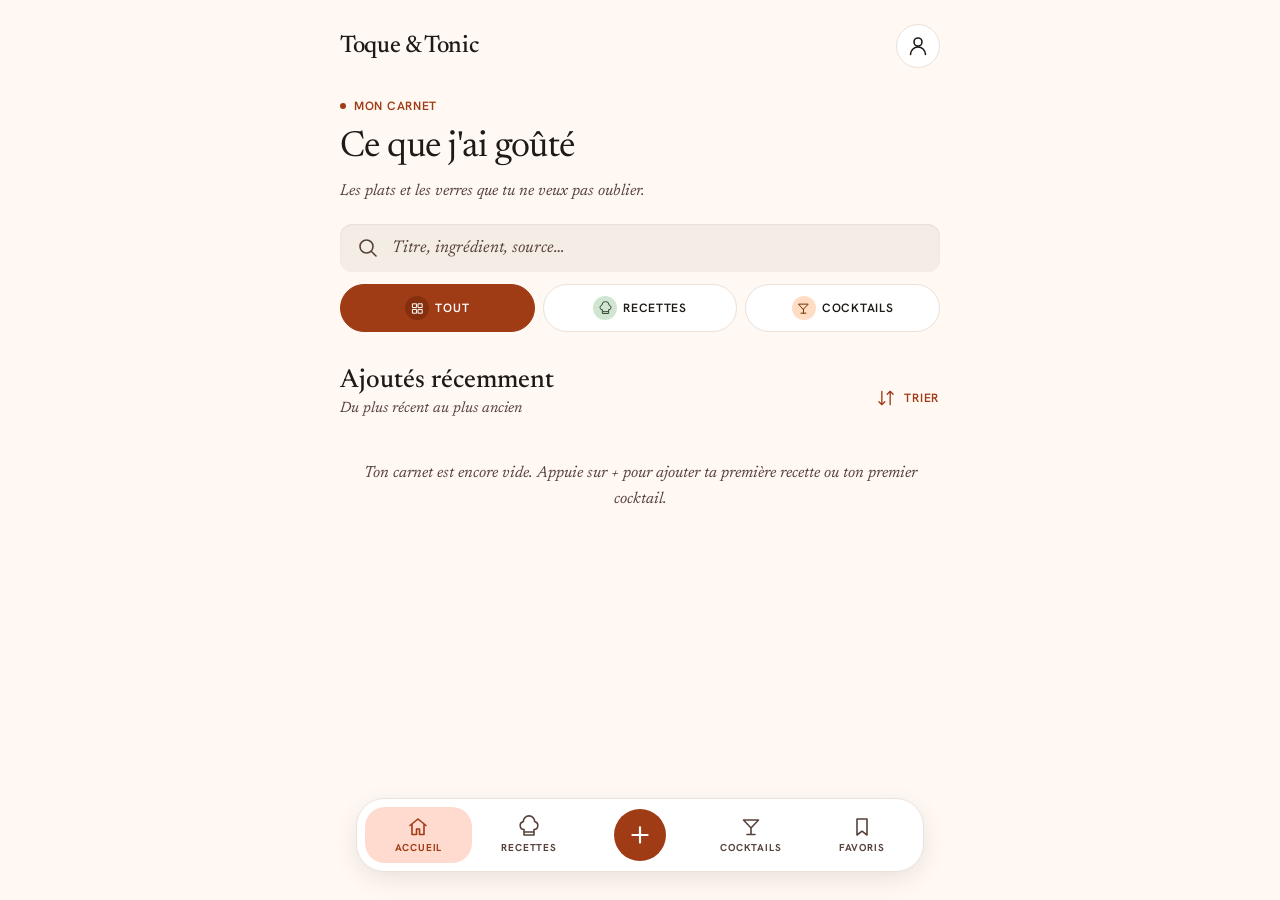
==== commit 93c88636: "Refonte DA, étape 7 : fiche cocktail (tuiles, dosages pour 1 verre, bascule CL/OZ) (v1.9) Co-Authore" ====
--- a/index.html
+++ b/index.html
@@ -371,13 +371,16 @@
       <input type="file" id="fiche-fichier-photo" accept="image/*" hidden>
       <p id="fiche-message-photo" class="message erreur" role="status" hidden></p>
 
-      <!-- 4 métadonnées (icônes ambre) : préparation, cuisson, portions, niveau -->
+      <!-- 4 métadonnées (icônes ambre). Recette : préparation, cuisson,
+           portions, niveau (sur une ligne). Cocktail : verre, glace,
+           garniture, temps (tuiles 2 × 2) + méthode et alcool de base -->
       <ul id="fiche-infos" class="fiche-infos"></ul>
+      <p id="fiche-infos-plus" class="t-italique fiche-infos-plus" hidden></p>
 
       <!-- Portions : − / + recalcule les quantités (rien n'est enregistré) -->
       <section id="fiche-bloc-portions" class="fiche-portions" aria-label="Portions" hidden>
         <div class="fiche-portions-textes">
-          <p class="t-libelle">Portions</p>
+          <p id="fiche-portions-libelle" class="t-libelle">Portions</p>
           <p id="portions-inconnues" class="t-italique fiche-portions-aide" hidden>
             Portions d'origine inconnues : quantités comptées pour 4.
           </p>
@@ -397,8 +400,17 @@
       <!-- Ingrédients : une carte par ligne, à cocher ; « 2 SUR 8 PRÊTS » -->
       <section id="fiche-bloc-ingredients" class="fiche-bloc" aria-labelledby="fiche-titre-ingredients" hidden>
         <div class="fiche-bloc-entete">
-          <h3 id="fiche-titre-ingredients" class="t-section">Ingrédients</h3>
+          <div>
+            <h3 id="fiche-titre-ingredients" class="t-section">Ingrédients</h3>
+            <!-- Cocktail : « Pour 1 verre » -->
+            <p id="fiche-pour" class="t-italique fiche-pour" hidden></p>
+          </div>
           <span id="fiche-compteur" class="pilule pilule-neutre" aria-live="polite"></span>
+        </div>
+        <!-- Cocktail : bascule CL / OZ (choix gardé sur l'appareil) -->
+        <div id="fiche-unites" class="bascule" role="group" aria-label="Unité des dosages" hidden>
+          <button type="button" class="bascule-choix" data-unite="cl" aria-pressed="true">cl</button>
+          <button type="button" class="bascule-choix" data-unite="oz" aria-pressed="false">oz</button>
         </div>
         <ul id="fiche-ingredients" class="fiche-ingredients"></ul>
       </section>
--- a/style.css
+++ b/style.css
@@ -1049,6 +1049,59 @@
 .fiche-info-libelle { color: var(--ink-muted); }
 .fiche-info-valeur { font-size: 15px; line-height: 20px; overflow-wrap: anywhere; }
 
+/* Cocktail : 4 tuiles en grille 2 × 2 (Verre, Glace, Garniture, Temps) */
+.fiche-infos.fiche-tuiles {
+  grid-template-columns: 1fr 1fr;
+  gap: var(--space-3);
+  padding: 0;
+  border: none;
+}
+.fiche-tuiles .fiche-info {
+  align-items: flex-start;
+  gap: var(--space-1);
+  padding: var(--space-4);
+  border: 1px solid var(--line);
+  border-radius: var(--radius-card);
+  background: var(--card);
+  box-shadow: var(--shadow-card);
+  text-align: left;
+}
+.fiche-tuiles .fiche-info + .fiche-info { border-left: 1px solid var(--line); }
+.fiche-tuiles .fiche-info-valeur { font-size: 16px; line-height: 22px; }
+/* Méthode et alcool de base : ligne discrète sous les tuiles */
+.fiche-infos-plus { margin: var(--space-3) 0 0; font-size: 15px; line-height: 22px; }
+
+/* « Pour 1 verre » sous « Dosages » */
+.fiche-pour { margin: 2px 0 0; font-size: 15px; line-height: 22px; }
+
+/* Bascule CL / OZ : deux pilules collées */
+.bascule {
+  display: inline-flex;
+  margin: 0 0 var(--space-4);
+  padding: 3px;
+  border-radius: var(--radius-full);
+  background: var(--surface);
+}
+.bascule-choix {
+  min-width: 56px;
+  min-height: 38px;
+  padding: 0 var(--space-4);
+  border: none;
+  border-radius: var(--radius-full);
+  background: none;
+  color: var(--ink-muted);
+  font: var(--text-label);
+  letter-spacing: var(--tracking-label);
+  text-transform: uppercase;
+  cursor: pointer;
+  transition: background-color var(--duration) var(--easing), color var(--duration) var(--easing);
+}
+.bascule-choix[aria-pressed="true"] { background: var(--card); color: var(--primary); box-shadow: var(--shadow-card); }
+.bascule-choix:focus-visible { outline: 2px solid var(--primary); outline-offset: 1px; }
+/* Zone tactile de 44 px malgré la pilule de 38 px */
+.bascule-choix { position: relative; }
+.bascule-choix::after { content: ""; position: absolute; inset: -3px 0; }
+
 /* Encart « Portions » : libellé à gauche, sélecteur − / + à droite */
 .fiche-portions {
   display: flex;
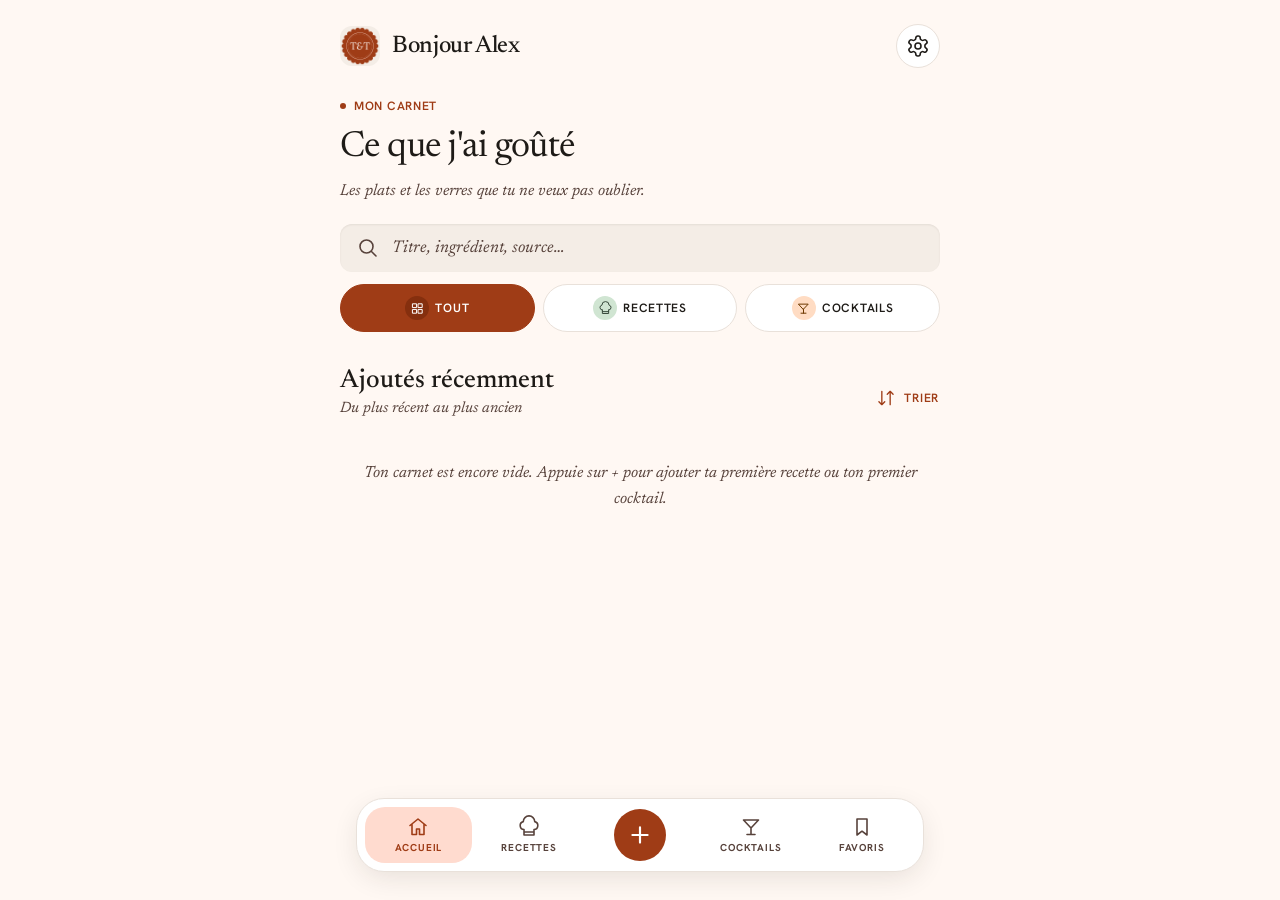
==== commit 4c5024ac: "Retours d'utilisation : une photo, cocktail sans tuiles et en oz, plus de cases à cocher, « 300 g de" ====
--- a/index.html
+++ b/index.html
@@ -26,11 +26,15 @@
 </head>
 <body>
   <main class="place-tabbar">
-    <!-- En-tête : nom de l'app à gauche, bouton profil (ouvre les Réglages) à droite -->
+    <!-- En-tête : icône de l'app et « Bonjour Alex » à gauche, roue des
+         Réglages à droite (prénom : Réglages → Prénom, rubrique cachée) -->
     <header class="entete">
-      <p class="entete-marque">Toque &amp; Tonic</p>
-      <button type="button" id="bouton-reglages" class="btn-icone" aria-label="Profil et réglages">
-        <svg data-icone="profil"></svg>
+      <div class="entete-salut">
+        <img class="entete-icone" src="icons/icone-180.png" alt="" width="40" height="40">
+        <p class="entete-marque">Bonjour <span id="entete-prenom">Alex</span></p>
+      </div>
+      <button type="button" id="bouton-reglages" class="btn-icone" aria-label="Réglages">
+        <svg data-icone="reglages"></svg>
       </button>
     </header>
 
@@ -179,7 +183,7 @@
                  autocomplete="given-name" autocapitalize="words" spellcheck="false">
           <div class="boutons-sauvegarde">
             <button type="submit">Enregistrer</button>
-            <button type="button" id="bouton-effacer-prenom">Remettre « Womack »</button>
+            <button type="button" id="bouton-effacer-prenom">Remettre « Alex »</button>
           </div>
           <p id="message-prenom" class="message" role="status" hidden></p>
         </form>
@@ -189,8 +193,8 @@
       <div id="vue-sauvegarde" class="sauvegarde" hidden>
         <p class="aide">
           Exporter crée un fichier avec toutes tes fiches (recettes, cocktails, photos) et tes notes.
-          Importer remplace toutes les fiches par celles d'un fichier exporté
-          (de Toque&amp;Tonic, ou de Wodo : seuls ses recettes, cocktails et notes sont repris).
+          Importer remplace toutes les fiches par celles d'un fichier exporté par Toque&amp;Tonic
+          (les sauvegardes de Wodo restent à Wodo).
         </p>
         <div class="boutons-sauvegarde">
           <button type="button" id="bouton-exporter">Exporter</button>
@@ -251,80 +255,150 @@
     </div>
   </dialog>
 
-  <!-- Panneau d'actions : monte du bas quand on touche une carte -->
-  <dialog id="panneau-actions" class="panneau panneau-bas" aria-labelledby="actions-titre">
-    <div class="panneau-contenu">
-      <h2 id="actions-titre"></h2>
-      <!-- Note d'une recette (s'il y en a une) -->
-      <p id="actions-note" class="actions-note" hidden></p>
-      <div id="actions-boutons" class="boutons-actions">
-        <a id="actions-lien" class="bouton-action" target="_blank" rel="noopener" hidden>Ouvrir le lien ↗</a>
-        <button type="button" id="actions-modifier" class="bouton-action">Modifier</button>
-        <button type="button" id="actions-supprimer" class="bouton-action supprimer">Supprimer</button>
-        <button type="button" id="actions-annuler" class="bouton-action secondaire">Annuler</button>
-      </div>
-      <!-- Modification : le titre et le type se changent ici -->
-      <form id="actions-edition" class="edition" hidden>
-        <label for="edition-titre" class="etiquette">Titre</label>
-        <input id="edition-titre" type="text" required>
-        <label for="edition-type" class="etiquette">Type</label>
-        <select id="edition-type"></select>
-        <!-- Recette et cocktail seulement : lien, note et contenu de la fiche -->
-        <div id="edition-recette" class="edition-recette" hidden>
-          <label for="edition-lien" class="etiquette">Lien (facultatif)</label>
-          <input id="edition-lien" type="url" inputmode="url" autocomplete="off"
-                 autocorrect="off" autocapitalize="off" spellcheck="false" placeholder="https://…">
-          <label for="edition-note" class="etiquette">Note (facultatif)</label>
-          <textarea id="edition-note" rows="3" maxlength="1000"></textarea>
-
-          <div class="edition-colonnes">
-            <div class="edition-champ">
-              <label for="edition-portions" class="etiquette">Portions</label>
-              <input id="edition-portions" type="number" inputmode="numeric" min="1" max="100" placeholder="4">
-            </div>
-            <div class="edition-champ">
-              <label for="edition-preparation" class="etiquette">Préparation (min)</label>
-              <input id="edition-preparation" type="number" inputmode="numeric" min="1" max="10000">
-            </div>
-            <!-- Recette : cuisson -->
-            <div id="edition-champ-cuisson" class="edition-champ">
-              <label for="edition-cuisson" class="etiquette">Cuisson (min)</label>
-              <input id="edition-cuisson" type="number" inputmode="numeric" min="1" max="10000">
-            </div>
-          </div>
-          <!-- Cocktail : verre, méthode, alcool de base (avec suggestions) -->
-          <div id="edition-champs-cocktail" class="edition-recette">
-            <label for="edition-verre" class="etiquette">Verre</label>
-            <input id="edition-verre" type="text" maxlength="100" list="suggestions-verres" placeholder="Tumbler, coupe…">
-            <label for="edition-methode" class="etiquette">Méthode</label>
-            <input id="edition-methode" type="text" maxlength="100" list="suggestions-methodes" placeholder="Shaker, direct dans le verre…">
-            <label for="edition-alcool" class="etiquette">Alcool de base</label>
-            <input id="edition-alcool" type="text" maxlength="100" placeholder="Rhum, gin, vodka…">
-            <datalist id="suggestions-verres">
-              <option value="Tumbler"></option><option value="Old fashioned"></option>
-              <option value="Highball"></option><option value="Coupe"></option>
-              <option value="Verre à martini"></option><option value="Flûte"></option>
-              <option value="Verre à vin"></option><option value="Mug en cuivre"></option>
-            </datalist>
-            <datalist id="suggestions-methodes">
-              <option value="Shaker"></option><option value="Direct dans le verre"></option>
-              <option value="Verre à mélange"></option><option value="Blender"></option>
-            </datalist>
-          </div>
-          <label for="edition-ingredients" class="etiquette">Ingrédients (un par ligne)</label>
-          <textarea id="edition-ingredients" rows="5" placeholder="200 g de farine&#10;3 œufs"></textarea>
-          <label for="edition-etapes" class="etiquette">Étapes (une par ligne ; « # Titre » pour une partie)</label>
-          <textarea id="edition-etapes" rows="6" placeholder="# La pâte&#10;Mélanger la farine et les œufs.&#10;Laisser reposer 1 h."></textarea>
-        </div>
+  <!-- Écran Modifier (crayon de la fiche) : formulaire complet, plein écran.
+       Rien n'est enregistré avant « Enregistrer », sauf la photo (tout de suite). -->
+  <dialog id="page-edition" class="fiche-page page-edition" aria-labelledby="edition-barre-titre">
+    <form id="actions-edition" class="fiche-contenu edition-contenu" novalidate tabindex="-1" autofocus>
+      <div class="fiche-barre">
+        <button type="button" id="edition-annuler" class="btn-icone" aria-label="Annuler les modifications">
+          <svg data-icone="fermer"></svg>
+        </button>
+        <p id="edition-barre-titre" class="t-libelle fiche-barre-titre">Modifier</p>
+        <span class="cuisine-barre-place" aria-hidden="true"></span>
+      </div>
+      <h2 id="actions-titre" class="t-section edition-titre-ecran"></h2>
+
+      <!-- Photo : enregistrée tout de suite (comme sur la fiche) -->
+      <section class="edition-section" aria-labelledby="edition-titre-photo">
+        <h3 id="edition-titre-photo" class="t-libelle edition-section-titre">Photo</h3>
+        <div class="edition-photo">
+          <span id="edition-photo-apercu" class="edition-photo-apercu"></span>
+          <div class="edition-photo-boutons">
+            <button type="button" id="edition-changer-photo" class="btn btn-secondaire">Ajouter une photo</button>
+            <button type="button" id="edition-retirer-photo" class="btn btn-texte" hidden>Retirer la photo</button>
+          </div>
+        </div>
+        <p class="t-italique edition-aide">La photo est enregistrée dès que tu la choisis.</p>
+      </section>
+
+      <section class="edition-section" aria-labelledby="edition-titre-general">
+        <h3 id="edition-titre-general" class="t-libelle edition-section-titre">L'essentiel</h3>
+        <label for="edition-titre" class="edition-etiquette">Titre</label>
+        <input id="edition-titre" class="champ-saisie" type="text" maxlength="200" required autocapitalize="sentences">
+        <label for="edition-type" class="edition-etiquette">Type</label>
+        <select id="edition-type" class="champ-saisie"></select>
+        <label for="edition-source" class="edition-etiquette">D'où ça vient (facultatif)</label>
+        <input id="edition-source" class="champ-saisie" type="text" maxlength="100" autocapitalize="sentences"
+               placeholder="Un resto, un livre, un ami…">
+        <label for="edition-lien" class="edition-etiquette">Lien (facultatif)</label>
+        <input id="edition-lien" class="champ-saisie" type="url" inputmode="url" autocomplete="off"
+               autocorrect="off" autocapitalize="off" spellcheck="false" placeholder="https://…">
+      </section>
+
+      <!-- En bref : portions, temps ; niveau (recette) ; verre, glace… (cocktail) -->
+      <section id="edition-recette" class="edition-section" aria-labelledby="edition-titre-bref">
+        <h3 id="edition-titre-bref" class="t-libelle edition-section-titre">En bref</h3>
+        <div class="edition-grille">
+          <div>
+            <label for="edition-portions" id="edition-etiquette-portions" class="edition-etiquette">Portions</label>
+            <input id="edition-portions" class="champ-saisie" type="number" inputmode="numeric" min="1" max="100" placeholder="4">
+          </div>
+          <div>
+            <label for="edition-preparation" id="edition-etiquette-preparation" class="edition-etiquette">Préparation (min)</label>
+            <input id="edition-preparation" class="champ-saisie" type="number" inputmode="numeric" min="1" max="10000">
+          </div>
+          <div id="edition-champ-cuisson">
+            <label for="edition-cuisson" class="edition-etiquette">Cuisson (min)</label>
+            <input id="edition-cuisson" class="champ-saisie" type="number" inputmode="numeric" min="1" max="10000">
+          </div>
+          <div id="edition-champ-niveau">
+            <label for="edition-niveau" class="edition-etiquette">Niveau</label>
+            <select id="edition-niveau" class="champ-saisie">
+              <option value="">Non précisé</option>
+              <option value="facile">Facile</option>
+              <option value="moyen">Moyen</option>
+              <option value="difficile">Difficile</option>
+            </select>
+          </div>
+        </div>
+        <!-- Cocktail : verre, glace, garniture, méthode, alcool -->
+        <div id="edition-champs-cocktail" class="edition-grille">
+          <div>
+            <label for="edition-verre" class="edition-etiquette">Verre</label>
+            <input id="edition-verre" class="champ-saisie" type="text" maxlength="100" list="suggestions-verres" placeholder="Tumbler, coupe…">
+          </div>
+          <div>
+            <label for="edition-glace" class="edition-etiquette">Glace</label>
+            <input id="edition-glace" class="champ-saisie" type="text" maxlength="100" list="suggestions-glaces" placeholder="Glaçons, pilée…">
+          </div>
+          <div>
+            <label for="edition-garniture" class="edition-etiquette">Garniture</label>
+            <input id="edition-garniture" class="champ-saisie" type="text" maxlength="100" placeholder="Zeste, menthe…">
+          </div>
+          <div>
+            <label for="edition-methode" class="edition-etiquette">Méthode</label>
+            <input id="edition-methode" class="champ-saisie" type="text" maxlength="100" list="suggestions-methodes" placeholder="Shaker…">
+          </div>
+          <div>
+            <label for="edition-alcool" class="edition-etiquette">Alcool de base</label>
+            <input id="edition-alcool" class="champ-saisie" type="text" maxlength="100" placeholder="Rhum, gin…">
+          </div>
+          <div>
+            <label for="edition-avec-alcool" class="edition-etiquette">Alcool</label>
+            <select id="edition-avec-alcool" class="champ-saisie">
+              <option value="">Non précisé</option>
+              <option value="oui">Contient de l'alcool</option>
+              <option value="non">Sans alcool</option>
+            </select>
+          </div>
+          <datalist id="suggestions-verres">
+            <option value="Tumbler"></option><option value="Old fashioned"></option>
+            <option value="Highball"></option><option value="Coupe"></option>
+            <option value="Verre à martini"></option><option value="Flûte"></option>
+            <option value="Verre à vin"></option><option value="Mug en cuivre"></option>
+          </datalist>
+          <datalist id="suggestions-glaces">
+            <option value="Glaçons"></option><option value="Gros glaçon"></option>
+            <option value="Glace pilée"></option><option value="Sans glace"></option>
+          </datalist>
+          <datalist id="suggestions-methodes">
+            <option value="Shaker"></option><option value="Direct dans le verre"></option>
+            <option value="Verre à mélange"></option><option value="Blender"></option>
+          </datalist>
+        </div>
+      </section>
+
+      <section class="edition-section" aria-labelledby="edition-titre-ingredients">
+        <h3 id="edition-titre-ingredients" class="t-libelle edition-section-titre">Ingrédients</h3>
+        <label for="edition-ingredients" class="edition-etiquette">Un par ligne, la quantité au début</label>
+        <textarea id="edition-ingredients" class="champ-saisie" rows="6" placeholder="200 g de farine&#10;3 œufs"></textarea>
+      </section>
+
+      <!-- Étapes : une ligne par étape, avec sa durée facultative (minuteur) -->
+      <section class="edition-section" aria-labelledby="edition-titre-etapes">
+        <h3 id="edition-titre-etapes" class="t-libelle edition-section-titre">Étapes</h3>
+        <p class="t-italique edition-aide">La durée, en minutes, ajoute un minuteur à l'étape dans le mode cuisine.</p>
+        <ol id="edition-etapes" class="edition-etapes"></ol>
+        <div class="edition-etapes-boutons">
+          <button type="button" id="edition-ajouter-etape" class="btn btn-secondaire"><svg data-icone="plus"></svg>Une étape</button>
+          <button type="button" id="edition-ajouter-partie" class="btn btn-texte"><svg data-icone="plus"></svg>Un titre de partie</button>
+        </div>
+      </section>
+
+      <section class="edition-section" aria-labelledby="edition-titre-notes">
+        <h3 id="edition-titre-notes" class="t-libelle edition-section-titre">Mes notes</h3>
+        <label for="edition-note" class="visuellement-cache">Mes notes</label>
+        <textarea id="edition-note" class="champ-saisie" rows="3" maxlength="1000"
+                  placeholder="Ce que tu changerais la prochaine fois…"></textarea>
+      </section>
+
+      <button type="button" id="edition-supprimer" class="btn btn-danger btn-bloc edition-supprimer">Supprimer la fiche</button>
+
+      <div class="fiche-bas edition-bas">
         <p id="edition-erreur" class="message erreur" role="status" hidden></p>
-        <div class="boutons-actions">
-          <button type="submit" class="bouton-action principal">Enregistrer</button>
-          <button type="button" id="edition-annuler" class="bouton-action secondaire">Annuler</button>
-          <!-- Supprimer (déplacé ici depuis la fiche, v1.7) : 2 appuis -->
-          <button type="button" id="edition-supprimer" class="bouton-action supprimer">Supprimer la fiche</button>
-        </div>
-      </form>
-    </div>
+        <button type="submit" class="btn btn-principal btn-bloc btn-grand">Enregistrer</button>
+      </div>
+    </form>
   </dialog>
 
   <!-- Page de fiche (recette, cocktail) : s'ouvre quand on touche la carte.
@@ -405,12 +479,6 @@
             <!-- Cocktail : « Pour 1 verre » -->
             <p id="fiche-pour" class="t-italique fiche-pour" hidden></p>
           </div>
-          <span id="fiche-compteur" class="pilule pilule-neutre" aria-live="polite"></span>
-        </div>
-        <!-- Cocktail : bascule CL / OZ (choix gardé sur l'appareil) -->
-        <div id="fiche-unites" class="bascule" role="group" aria-label="Unité des dosages" hidden>
-          <button type="button" class="bascule-choix" data-unite="cl" aria-pressed="true">cl</button>
-          <button type="button" class="bascule-choix" data-unite="oz" aria-pressed="false">oz</button>
         </div>
         <ul id="fiche-ingredients" class="fiche-ingredients"></ul>
       </section>
@@ -529,7 +597,7 @@
                     aria-label="Nouvelle note" placeholder="Nouvelle note"></textarea>
         </div>
       </div>
-      <p id="notes-vide" class="notes-vide" hidden>Aucune note pour l'instant. Touchez « Nouvelle note » pour noter une idée.</p>
+      <p id="notes-vide" class="notes-vide" hidden>Aucune note pour l'instant. Touche « Nouvelle note » pour noter une idée.</p>
 
       <!-- Terminées (N) : repliée par défaut -->
       <section id="notes-bloc-faites" class="notes-bloc-faites" hidden>
@@ -579,7 +647,7 @@
         <div class="fiche-bloc verre ia-champs">
           <h3><label for="ia-texte">Texte</label></h3>
           <textarea id="ia-texte" rows="6" maxlength="20000" autocapitalize="sentences"
-                    placeholder="Collez ici une légende de vidéo, un texte copié d'une page…"></textarea>
+                    placeholder="Colle ici une légende de vidéo, un texte copié d'une page…"></textarea>
           <label for="ia-lien" class="etiquette">Lien source (facultatif)</label>
           <input id="ia-lien" type="url" inputmode="url" autocomplete="off" autocorrect="off"
                  autocapitalize="off" spellcheck="false" placeholder="https://…">
@@ -604,7 +672,7 @@
           <strong>À vérifier</strong>
           <ul id="ia-liste-avertissements"></ul>
         </div>
-        <p class="aide ia-aide-brouillon">Brouillon : rien n'est enregistré tant que vous n'avez pas touché « Enregistrer ».</p>
+        <p class="aide ia-aide-brouillon">Brouillon : rien n'est enregistré tant que tu n'as pas touché « Enregistrer ».</p>
 
         <div class="fiche-bloc verre edition-recette">
           <label for="ia-b-titre" class="etiquette">Titre</label>
@@ -655,7 +723,7 @@
           <!-- Photo de la fiche choisie à l'étape 1 : elle remplace la case -->
           <div id="ia-rappel-vignette" class="ia-rappel-vignette" hidden>
             <img id="ia-rappel-vignette-image" alt="">
-            <span>Photo de la fiche : celle que vous avez choisie (non envoyée à l'IA).</span>
+            <span>Photo de la fiche : celle que tu as choisie (non envoyée à l'IA).</span>
           </div>
           <label id="ia-case-garder" class="ia-case">
             <input type="checkbox" id="ia-garder-photo">
--- a/style.css
+++ b/style.css
@@ -103,8 +103,12 @@
   padding-top: max(var(--space-6), calc(env(safe-area-inset-top) + var(--space-2)));
   margin-bottom: var(--space-6);
 }
+/* « Bonjour Alex » précédé de l'icône de l'app (v1.14) */
+.entete-salut { display: flex; align-items: center; gap: var(--space-3); min-width: 0; }
+.entete-icone { width: 40px; height: 40px; flex-shrink: 0; border-radius: var(--radius-card); }
 .entete-marque {
   margin: 0;
+  overflow-wrap: anywhere;
   font: var(--text-card-title);
   font-size: 24px;
   line-height: 32px;
@@ -378,13 +382,10 @@
 /* Panneau d'actions : collé en bas, coins du haut arrondis */
 /* --clavier-ecran : hauteur du clavier de l'iPhone (app.js) ; le panneau
    reste posé juste au-dessus quand on modifie une fiche */
-.panneau-bas { margin: auto auto var(--clavier-ecran, 0px); border-radius: 30px 30px 0 0; }
-.panneau-bas .panneau-contenu { padding-bottom: calc(env(safe-area-inset-bottom) + 16px); }
 
 /* Animations d'ouverture : descend du haut / monte du bas avec un léger
    fondu, voile en fondu. Seulement transform et opacity : c'est fluide. */
 .panneau-haut[open] { animation: descendre 260ms var(--courbe); }
-.panneau-bas[open] { animation: monter 260ms var(--courbe); }
 .panneau[open]::backdrop { animation: fondu 220ms ease-out; }
 @keyframes descendre { from { transform: translateY(-100%); opacity: 0.4; } }
 @keyframes monter { from { transform: translateY(100%); opacity: 0.4; } }
@@ -485,13 +486,6 @@
 /* Listes dans les panneaux : cartes blanches, sans ombre */
 .panneau .mentions { margin-top: 14px; }
 
-/* Panneau d'actions : titre de l'élément puis grands boutons */
-#actions-titre {
-  margin: 4px 0 14px;
-  text-align: center;
-  font-size: 1.05rem;
-  word-break: break-word;
-}
 .boutons-actions { display: flex; flex-direction: column; gap: 8px; }
 .bouton-action {
   display: flex;
@@ -870,15 +864,6 @@
 .bouton-contour.mise-en-avant:active { background: var(--accent-survol); border-color: var(--accent-survol); }
 #message-import { margin: 0; }
 
-/* Panneau d'actions : note de la recette sous le titre */
-.actions-note {
-  margin: -6px 4px 14px;
-  text-align: center;
-  font-size: 14px;
-  color: var(--gris);
-  white-space: pre-line; /* garde les retours à la ligne de la note */
-  word-break: break-word;
-}
 .edition-recette { display: flex; flex-direction: column; gap: 6px; }
 form.edition .message { margin: 4px 0 0; }
 
@@ -1188,6 +1173,8 @@
   border-bottom: 1.5px dotted var(--dotted);
 }
 .ingredient-quantite { flex-shrink: 0; max-width: 45%; color: var(--primary); text-align: right; }
+/* Recette : la dose au début de la ligne (« 300 g de champignons ») */
+.ingredient-dose { color: var(--primary); }
 /* Ingrédient prêt : barré et pâli */
 .ingredient.coche { background: var(--surface-low); box-shadow: none; }
 .ingredient.coche .ingredient-nom,
@@ -1251,6 +1238,122 @@
   border-top: 1px solid var(--line);
   background: var(--background);
 }
+
+/* ===== Écran Modifier (#page-edition) ===== */
+.edition-contenu { padding: 0 var(--screen-margin); }
+.edition-titre-ecran { margin: var(--space-2) 0 0; text-align: left; overflow-wrap: anywhere; }
+.edition-section {
+  display: flex;
+  flex-direction: column;
+  margin-top: var(--space-6);
+  padding-top: var(--space-5);
+  border-top: 1px solid var(--line);
+}
+.edition-section-titre { margin: 0 0 var(--space-2); color: var(--primary); }
+.edition-aide { margin: 0 0 var(--space-3); font-size: 15px; line-height: 22px; }
+.edition-etiquette {
+  margin: var(--space-3) 0 var(--space-1);
+  color: var(--ink-muted);
+  font: var(--text-label);
+  letter-spacing: var(--tracking-label);
+  text-transform: uppercase;
+}
+/* Champs : fond surface, légère ombre intérieure, texte 17 px (l'iPhone
+   ne zoome pas sur un champ de 16 px ou plus) */
+.champ-saisie {
+  width: 100%;
+  min-height: 48px;
+  padding: var(--space-3);
+  border: 1px solid transparent;
+  border-radius: var(--radius-button);
+  background: var(--surface);
+  box-shadow: var(--shadow-inset);
+  color: var(--ink);
+  font: var(--text-body);
+  font-size: 17px;
+  -webkit-appearance: none;
+  appearance: none;
+}
+.champ-saisie::placeholder { color: var(--ink-muted); font-style: italic; opacity: 1; }
+.champ-saisie:focus,
+.champ-saisie:focus-visible { outline: none; border-color: var(--primary); }
+textarea.champ-saisie { resize: vertical; line-height: 26px; }
+select.champ-saisie {
+  padding-right: var(--space-8);
+  background-image: url("data:image/svg+xml,%3Csvg xmlns='http://www.w3.org/2000/svg' viewBox='0 0 24 24' fill='none' stroke='%2357423B' stroke-width='1.6' stroke-linecap='round' stroke-linejoin='round'%3E%3Cpath d='M6 9l6 6 6-6'/%3E%3C/svg%3E");
+  background-repeat: no-repeat;
+  background-position: right 12px center;
+  background-size: 20px;
+}
+.edition-grille { display: grid; grid-template-columns: 1fr 1fr; column-gap: var(--space-3); }
+.edition-grille > div { display: flex; flex-direction: column; min-width: 0; }
+.edition-grille .edition-etiquette { white-space: nowrap; overflow: hidden; text-overflow: ellipsis; }
+
+/* Photo : aperçu de 104 px et boutons à côté */
+.edition-photo { display: flex; align-items: center; gap: var(--space-4); margin-top: var(--space-2); }
+.edition-photo-apercu { display: flex; flex-shrink: 0; }
+.edition-photo-boutons { display: flex; flex-direction: column; align-items: flex-start; gap: var(--space-1); }
+.edition-photo + .edition-aide { margin: var(--space-3) 0 0; }
+
+/* Étapes : une ligne par étape, numérotée (compteur CSS) */
+.edition-etapes { display: flex; flex-direction: column; gap: var(--space-2); margin: 0; padding: 0; list-style: none; counter-reset: etape; }
+.edition-etape {
+  display: grid;
+  grid-template-columns: 28px 1fr auto var(--touch) var(--touch);
+  grid-template-areas:
+    "numero texte texte texte texte"
+    ".      duree vide  monter retirer";
+  align-items: center;
+  gap: var(--space-2);
+  padding: var(--space-2);
+  border-radius: var(--radius-card);
+  background: var(--surface-low);
+}
+.edition-etape:not(.edition-partie) { counter-increment: etape; }
+.edition-etape::before {
+  content: counter(etape);
+  grid-area: numero;
+  align-self: start;
+  display: flex;
+  align-items: center;
+  justify-content: center;
+  width: 28px;
+  height: 28px;
+  margin-top: 10px;
+  border-radius: var(--radius-full);
+  background: var(--primary);
+  color: var(--on-primary);
+  font: var(--text-label);
+}
+.edition-etape .edition-etape-texte { grid-area: texte; min-height: 48px; resize: none; overflow: hidden; background: var(--card); }
+.edition-duree { grid-area: duree; display: flex; align-items: center; gap: var(--space-2); color: var(--ink-muted); }
+.edition-etape .edition-duree-champ { width: 72px; min-height: 44px; padding: var(--space-2); text-align: center; background: var(--card); }
+.edition-etape-monter { grid-area: monter; }
+.edition-etape-retirer { grid-area: retirer; }
+.edition-etape .btn-icone { border-color: transparent; background: none; color: var(--ink-muted); }
+.edition-etape-monter .icone { transform: rotate(-90deg); }
+.edition-etape:first-child .edition-etape-monter { visibility: hidden; }
+/* Titre de partie : pas de numéro ni de durée */
+.edition-partie {
+  grid-template-columns: 1fr var(--touch) var(--touch);
+  grid-template-areas: "texte monter retirer";
+  background: none;
+  padding-left: 0;
+}
+.edition-partie::before { content: none; }
+.edition-partie .edition-etape-texte {
+  font: var(--text-label);
+  font-size: 14px;
+  line-height: 24px;
+  letter-spacing: var(--tracking-label);
+  text-transform: uppercase;
+  color: var(--primary);
+}
+.edition-etapes-boutons { display: flex; flex-wrap: wrap; gap: var(--space-2); margin-top: var(--space-3); }
+
+.edition-supprimer { margin-top: var(--space-8); }
+.edition-supprimer.confirmer { background: var(--error); border-color: var(--error); color: var(--on-primary); }
+.edition-bas .message { margin: 0 0 var(--space-2); }
 
 /* ===== Mode Cuisine (#mode-cuisine) ===== */
 .cuisine-contenu {
@@ -1810,6 +1913,173 @@
 .mentions p { margin: 6px 0 0; }
 .mentions p a { color: inherit; text-decoration: underline; }
 
+/* ---------- Harmonisation (refonte, v1.11) ----------
+   Les écrans hérités de Wodo (saisie du +, « Photos et texte », Réglages,
+   fenêtre d'import) prennent les formes de la nouvelle DA : rayons de 8 et
+   12 px, libellés en capitales Hanken Grotesk, champs sur fond « surface ».
+   Placé après leurs règles d'origine : ces règles-ci l'emportent. */
+
+/* Boutons ronds (retour, fermer) : comme .btn-icone */
+.bouton-rond,
+.bouton-verre-rond,
+.fiche-retour {
+  width: var(--touch);
+  height: var(--touch);
+  border: 1px solid var(--line);
+  border-radius: var(--radius-full);
+  background: var(--card);
+  box-shadow: none;
+  color: var(--ink);
+}
+.bouton-rond .icone-svg,
+.bouton-verre-rond .icone-svg,
+.fiche-retour .icone-svg { stroke-width: 1.6; }
+
+/* Boutons des panneaux : rayon 8, capitales */
+.bouton-action,
+.bouton-contour,
+.bouton-ajout-ligne,
+.boutons-sauvegarde button,
+.boutons-fenetre button {
+  min-height: 48px;
+  border-radius: var(--radius-button);
+  font: var(--text-label);
+  letter-spacing: var(--tracking-label);
+  text-transform: uppercase;
+}
+.ia-gros { min-height: 56px; border-radius: var(--radius-button); font-size: 14px; }
+.ia-boutons .bouton-contour { border-radius: var(--radius-button); font-size: 12px; }
+/* Principal : terracotta plein */
+.bouton-ajout-ligne,
+.bouton-action.principal,
+.boutons-fenetre #bouton-sauver-avant,
+.boutons-sauvegarde button[type="submit"],
+.boutons-sauvegarde #bouton-exporter,
+.boutons-sauvegarde #bouton-importer {
+  border: 1px solid var(--primary);
+  background: var(--primary);
+  color: var(--on-primary);
+}
+/* Secondaire et contour : contour sauge */
+.bouton-contour,
+.bouton-action.secondaire,
+.boutons-sauvegarde button[type="button"]:not(#bouton-exporter):not(#bouton-importer),
+.boutons-fenetre .secondaire {
+  border: 1px solid var(--sage);
+  background: none;
+  color: var(--sage);
+}
+.bouton-contour .icone-svg { color: var(--sage); stroke-width: 1.6; }
+.bouton-contour.mise-en-avant { border-color: var(--primary); background: var(--primary); color: var(--on-primary); }
+.bouton-action.supprimer,
+.boutons-fenetre .danger { border: 1px solid var(--error); background: none; color: var(--error); }
+.bouton-action.supprimer.confirmer,
+.boutons-fenetre .danger:active { background: var(--error); color: var(--on-primary); }
+
+/* Champs : fond surface, rayon 8, texte 17 px, indication en italique */
+#champ-titre,
+#champ-lien,
+#champ-note,
+.champ-reglage,
+form.edition input,
+form.edition select,
+form.edition textarea,
+.page-ia textarea,
+.page-ia input[type="url"],
+#ia-texte,
+#ia-lien {
+  min-height: 48px;
+  border: 1px solid transparent;
+  border-radius: var(--radius-button);
+  background: var(--surface);
+  box-shadow: var(--shadow-inset);
+  color: var(--ink);
+  font: var(--text-body);
+  font-size: 17px;
+}
+#champ-titre::placeholder,
+#champ-lien::placeholder,
+#champ-note::placeholder,
+.champ-reglage::placeholder,
+form.edition input::placeholder,
+form.edition textarea::placeholder,
+.page-ia textarea::placeholder,
+.page-ia input::placeholder,
+#ia-texte::placeholder,
+#ia-lien::placeholder { color: var(--ink-muted); font-style: italic; opacity: 1; }
+#champ-titre:focus,
+#champ-lien:focus,
+#champ-note:focus,
+.champ-reglage:focus,
+form.edition input:focus,
+form.edition select:focus,
+form.edition textarea:focus,
+.page-ia textarea:focus,
+.page-ia input:focus,
+#ia-texte:focus,
+#ia-lien:focus { outline: none; border-color: var(--primary); box-shadow: none; }
+form.edition .ia-case input,
+form.edition .ia-photo-choix input { min-height: 0; box-shadow: none; }
+
+/* Libellés des champs : capitales espacées */
+.etiquette {
+  color: var(--ink-muted);
+  font: var(--text-label);
+  letter-spacing: var(--tracking-label);
+  text-transform: uppercase;
+}
+
+/* Messages : rayon 8 */
+.message { border-radius: var(--radius-button); font-size: 15px; line-height: 22px; }
+
+/* Panneaux (Réglages, saisie du +) et fenêtre d'import : coins de 20 px */
+.panneau { border-radius: 0 0 20px 20px; }
+.feuille { border-radius: 20px 20px 0 0; }
+#fenetre-import { border-radius: var(--radius-card); }
+.panneau-entete h2,
+.feuille-entete h2 { font: var(--text-card-title); }
+.version { font: var(--text-label-small); letter-spacing: var(--tracking-label-small); }
+.feuille-icone { color: var(--primary); }
+.feuille-icone .icone-svg { stroke-width: 1.6; }
+
+/* Réglages : lignes en cartes de 12 px, icône dans une pastille sauge */
+.ligne-reglage { border-radius: var(--radius-card); }
+.ligne-icone { background: var(--sage-tint); color: var(--on-sage-tint); }
+.ligne-icone .icone-svg { stroke-width: 1.6; }
+.ligne-titre { font: var(--text-card-title); font-size: 18px; }
+.ligne-sous-titre { font-style: italic; font-size: 15px; color: var(--ink-muted); }
+.badge { font: var(--text-label-small); letter-spacing: var(--tracking-label-small); }
+
+/* Choix Recette / Cocktail du + : pastilles sauge et ambre */
+.choix-menu { width: 92px; font: var(--text-label); letter-spacing: var(--tracking-label); text-transform: uppercase; }
+.menu-carte { gap: var(--space-2); padding: var(--space-4) var(--space-3); }
+.choix-menu[data-type="recette"] .rond-menu { background: var(--sage-tint); color: var(--on-sage-tint); }
+.choix-menu[data-type="cocktail"] .rond-menu { background: var(--amber-tint); color: var(--on-amber-tint); }
+.rond-menu .icone-svg { stroke-width: 1.6; }
+.menu-carte { border-radius: var(--radius-card); border: 1px solid var(--line); }
+
+/* « Photos et texte » : blocs en cartes de 12 px, titre sans pilule */
+.fiche-bloc.verre { border-radius: var(--radius-card); }
+.fiche-bloc h3 { font: var(--text-card-title); }
+.ia-titre {
+  padding: 0;
+  border: none;
+  background: none;
+  box-shadow: none;
+  font: var(--text-label);
+  letter-spacing: var(--tracking-label);
+  text-transform: uppercase;
+  color: var(--ink-muted);
+}
+.ia-compte { font: var(--text-label-small); letter-spacing: var(--tracking-label-small); text-transform: uppercase; }
+.ia-avis { font-style: italic; }
+.ia-avertissements { border-radius: var(--radius-card); }
+.ia-miniature,
+.ia-photo-choix { border-radius: var(--radius-button); }
+.ia-roue { border-color: var(--primary-tint); border-top-color: var(--primary); }
+#ia-texte { padding: var(--space-3); }
+#ia-lien { padding: 0 var(--space-3); }
+
 /* ---------- Replis ---------- */
 
 /* « Réduire la transparence » activé sur l'iPhone (Accessibilité) :
